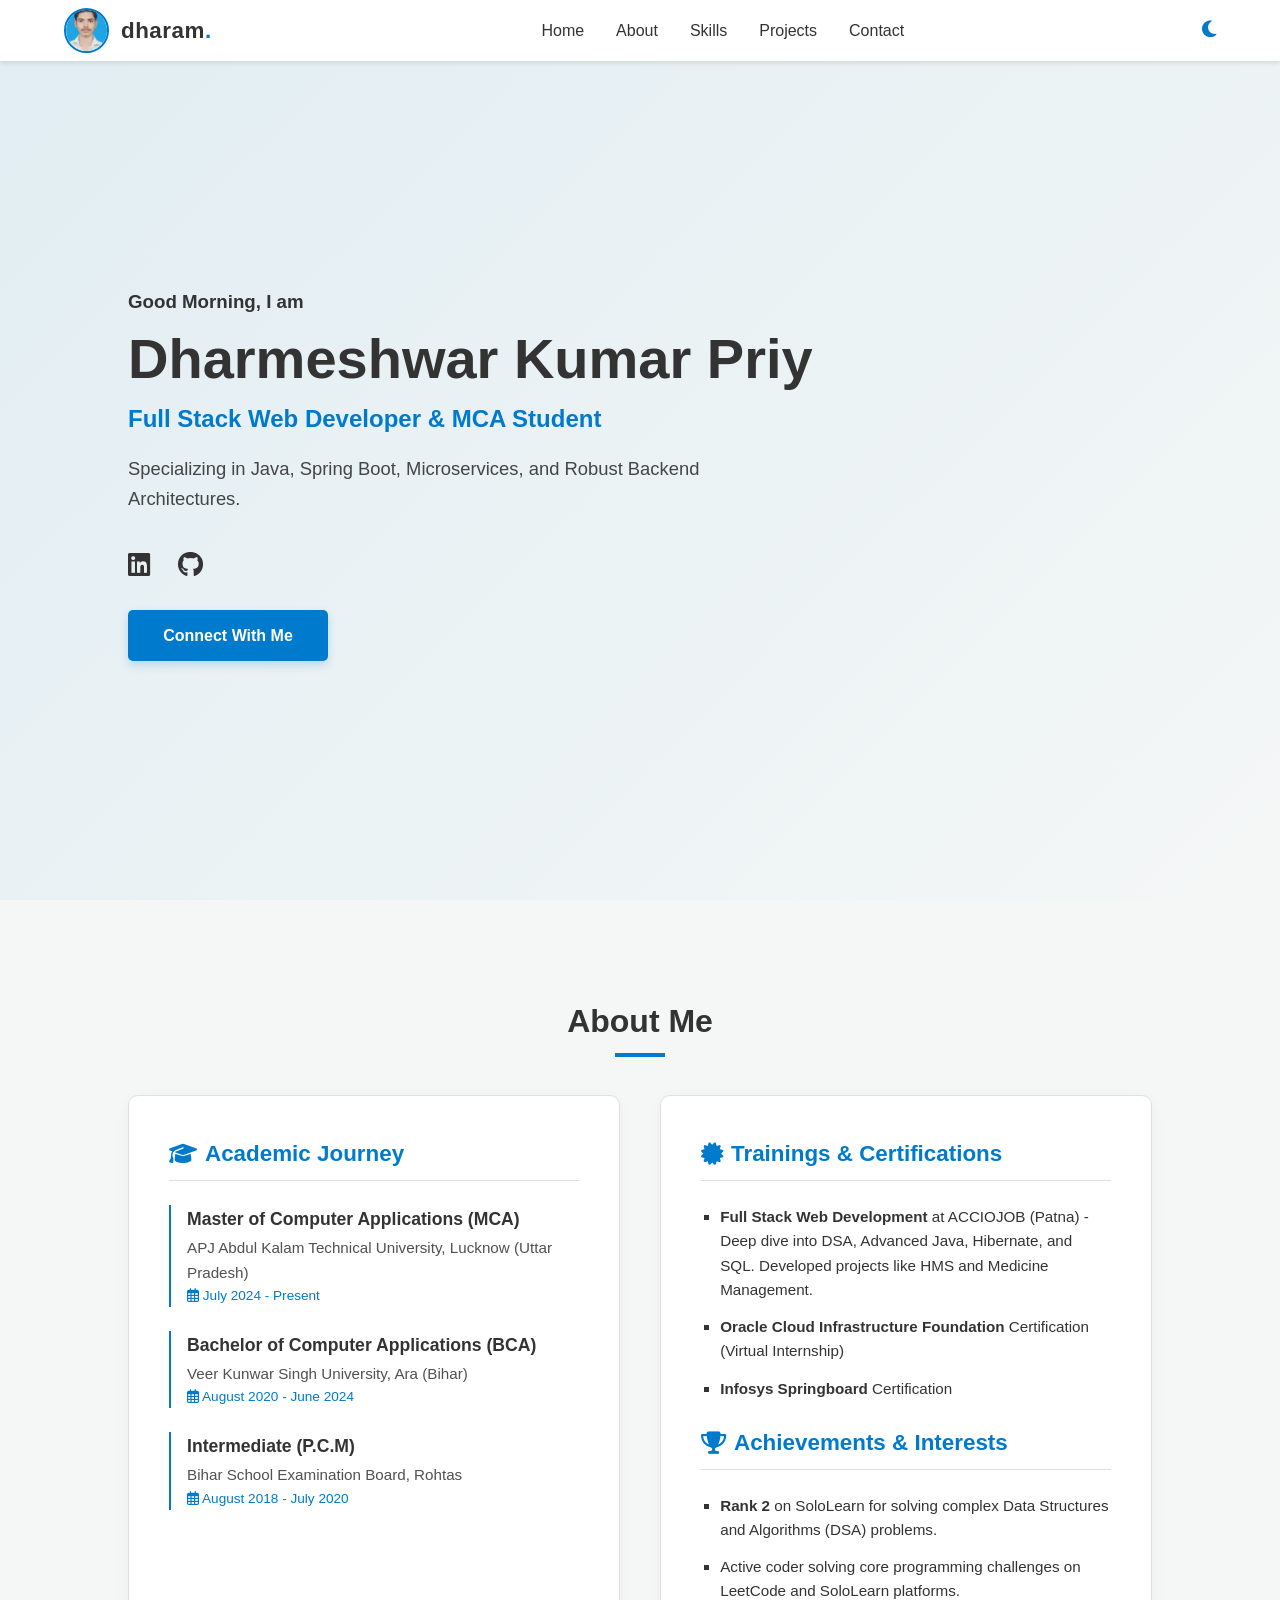
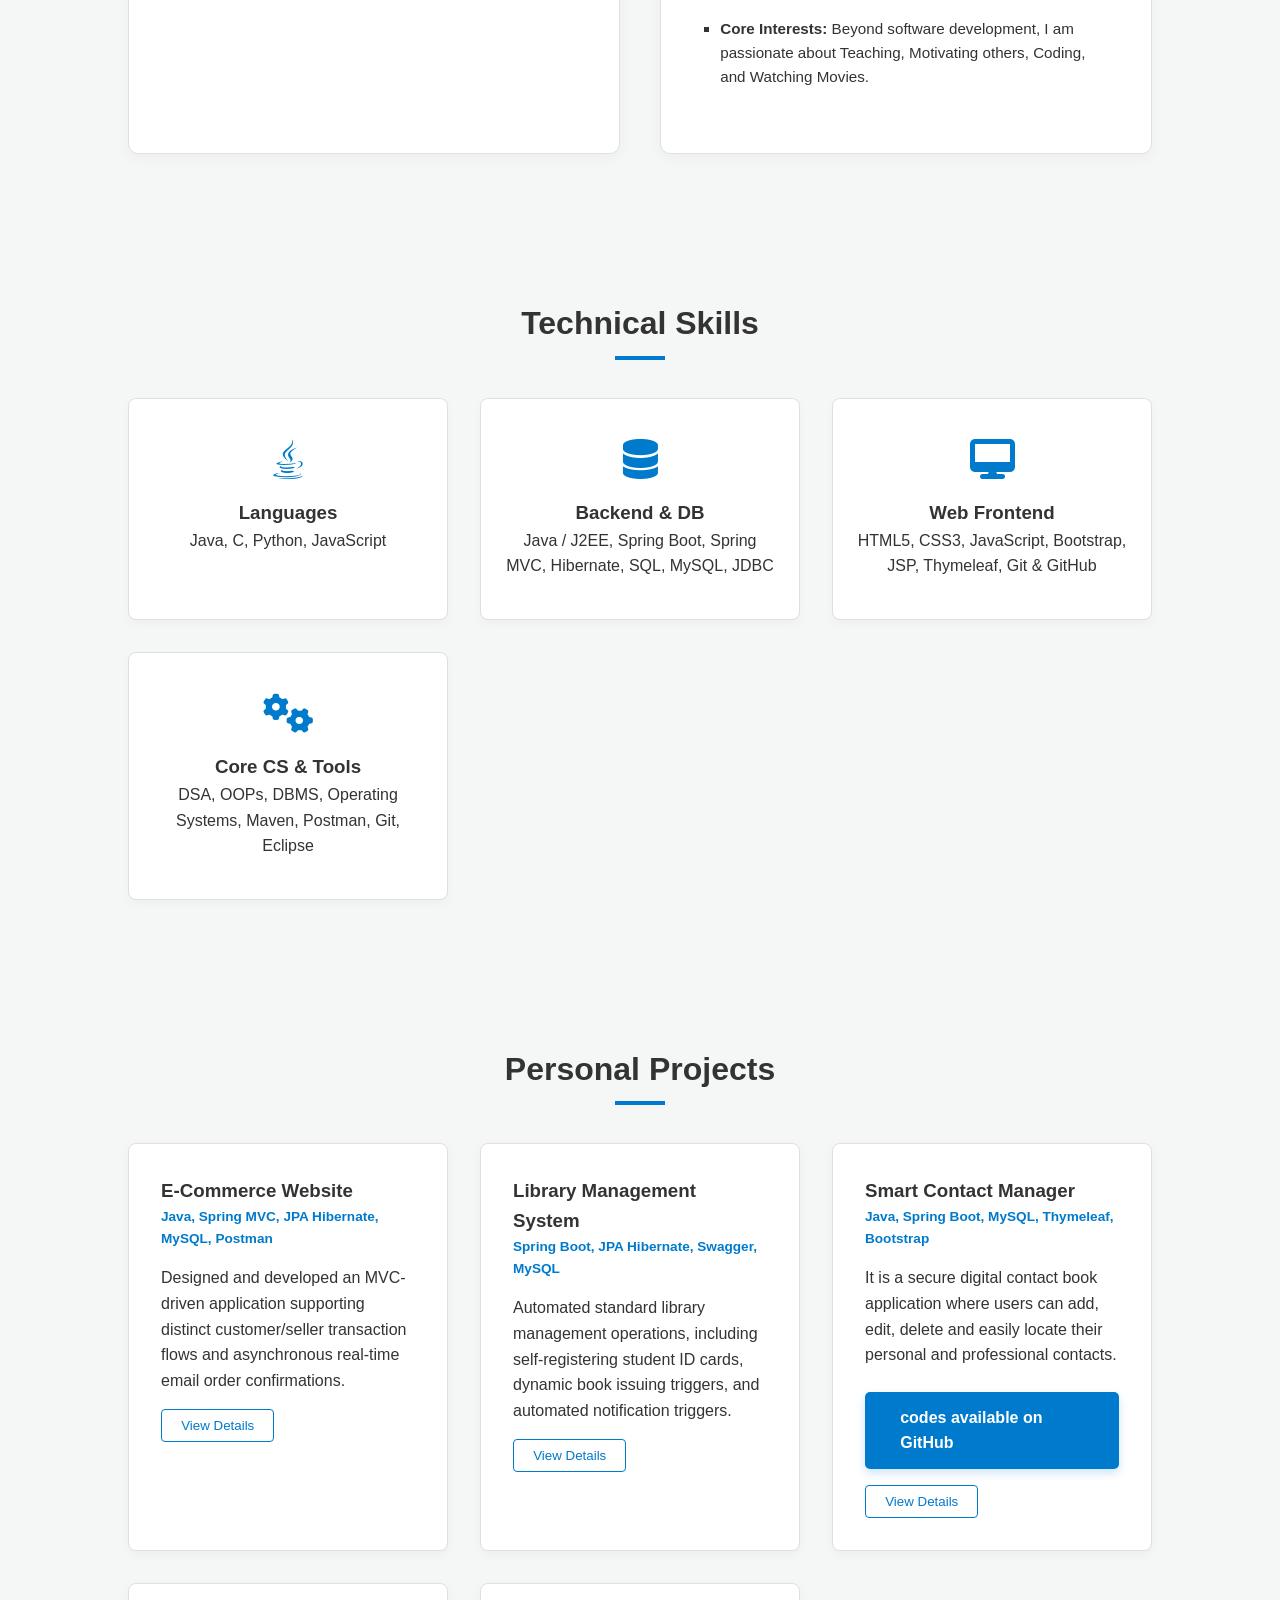
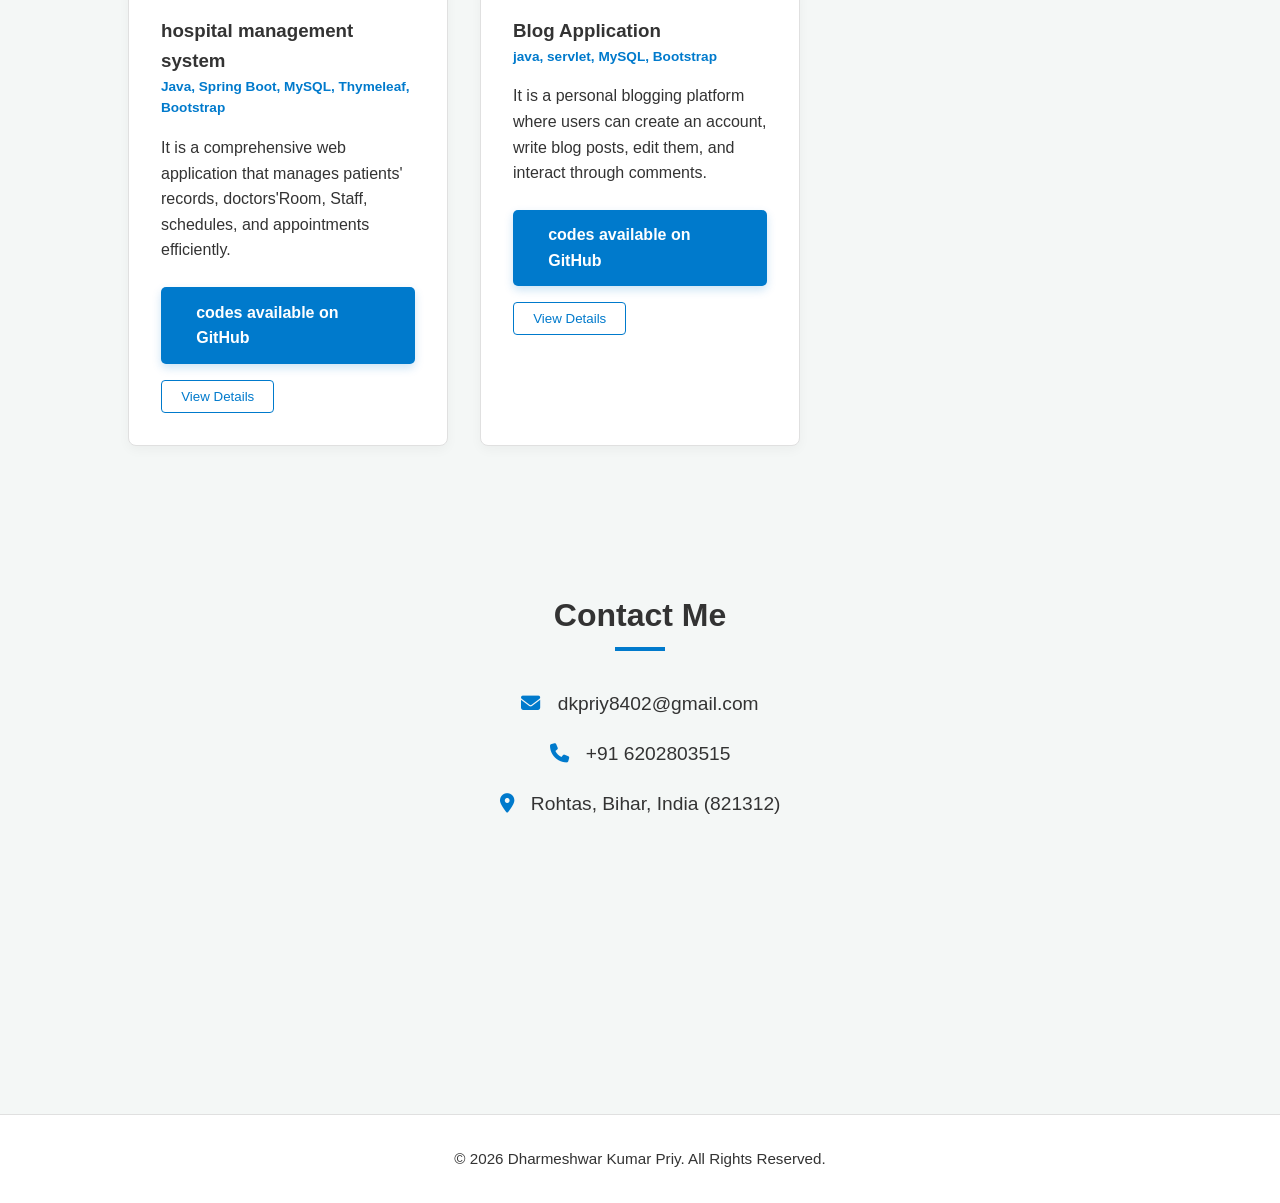
==== index.html @ 123f570c "add project" ====
<!DOCTYPE html>
<html lang="en">
<head>
    <meta charset="UTF-8">
    <meta name="viewport" content="width=device-width, initial-scale=1.0">
    <title>Dharmeshwar Kumar Priy | Portfolio</title>
    <link rel="stylesheet" href="style.css">
    <!-- Font Awesome for Icons -->
    <link rel="stylesheet" href="https://cdnjs.cloudflare.com/ajax/libs/font-awesome/6.4.0/css/all.min.css">
</head>
<body>

    <!-- Header / Navbar -->
    <header>
        <div class="logo-container">
            <!-- Referencing your image file verbatim -->
            <img src="img/pic.jpg" alt="Dharmeshwar Kumar Priy" class="nav-photo-logo">
            <div class="logo-text">dharam<span>.</span></div>
        </div>
        <nav>
            <ul class="nav-links">
                <li><a href="#home">Home</a></li>
                <li><a href="#about">About</a></li>
                <li><a href="#skills">Skills</a></li>
                <li><a href="#projects">Projects</a></li>
                <li><a href="#contact">Contact</a></li>
            </ul>
        </nav>
        <div class="theme-toggle">
            <i class="fas fa-moon" id="theme-icon"></i>
        </div>
    </header>

    <!-- Hero Section -->
    <section id="home" class="hero">
        <div class="hero-content">
            <h3>Hello, I am</h3>
            <h1>Dharmeshwar Kumar Priy</h1>
            <h2>Full Stack Web Developer & MCA Student</h2>
            <p>Specializing in Java, Spring Boot, Microservices, and Robust Backend Architectures.</p>
            <div class="social-icons">
                <a href="https://www.linkedin.com/in/dharmeshwar-kumar-priy-694b16216" target="_blank"><i class="fab fa-linkedin"></i></a>
                <a href="https://github.com/Dharmeshwarkumarpriy" target="_blank"><i class="fab fa-github"></i></a>
            </div>
            <a href="#contact" class="btn">Connect With Me</a>
        </div>
    </section>

    <!-- Detailed About Section -->
    <section id="about" class="about">
        <h2 class="section-title">About Me</h2>
        <div class="about-container">
            <div class="about-card-detailed">
                <h3><i class="fas fa-graduation-cap"></i> Academic Journey</h3>
                <div class="timeline-item">
                    <h4>Master of Computer Applications (MCA)</h4>
                    <p class="institution">APJ Abdul Kalam Technical University, Lucknow (Uttar Pradesh)</p>
                    <p class="duration"><i class="far fa-calendar-alt"></i> July 2024 - Present</p>
                </div>
                <div class="timeline-item">
                    <h4>Bachelor of Computer Applications (BCA)</h4>
                    <p class="institution">Veer Kunwar Singh University, Ara (Bihar)</p>
                    <p class="duration"><i class="far fa-calendar-alt"></i> August 2020 - June 2024</p>
                </div>
                <div class="timeline-item">
                    <h4>Intermediate (P.C.M)</h4>
                    <p class="institution">Bihar School Examination Board, Rohtas</p>
                    <p class="duration"><i class="far fa-calendar-alt"></i> August 2018 - July 2020</p>
                </div>
            </div>

            <div class="about-card-detailed">
                <h3><i class="fas fa-certificate"></i> Trainings & Certifications</h3>
                <ul class="about-list">
                    <li><strong>Full Stack Web Development</strong> at ACCIOJOB (Patna) - Deep dive into DSA, Advanced Java, Hibernate, and SQL. Developed projects like HMS and Medicine Management.</li>
                    <li><strong>Oracle Cloud Infrastructure Foundation</strong> Certification (Virtual Internship)</li>
                    <li><strong>Infosys Springboard</strong> Certification</li>
                </ul>

                <h3><i class="fas fa-trophy"></i> Achievements & Interests</h3>
                <ul class="about-list">
                    <li><strong>Rank 2</strong> on SoloLearn for solving complex Data Structures and Algorithms (DSA) problems.</li>
                    <li>Active coder solving core programming challenges on LeetCode and SoloLearn platforms.</li>
                    <li><strong>Core Interests:</strong> Beyond software development, I am passionate about Teaching, Motivating others, Coding, and Watching Movies.</li>
                </ul>
            </div>
        </div>
    </section>

    <!-- Skills Section -->
    <section id="skills" class="skills">
        <h2 class="section-title">Technical Skills</h2>
        <div class="skills-grid">
            <div class="skill-card">
                <i class="fab fa-java"></i>
                <h3>Languages</h3>
                <p>Java, C, Python, JavaScript</p>
            </div>
            <div class="skill-card">
                <i class="fas fa-database"></i>
                <h3>Backend & DB</h3>
                <p>Java / J2EE, Spring Boot, Spring MVC, Hibernate, SQL, MySQL, JDBC</p>
            </div>
            <div class="skill-card">
                <i class="fas fa-desktop"></i>
                <h3>Web Frontend</h3>
                <p>HTML5, CSS3, JavaScript, Bootstrap, JSP, Thymeleaf, Git & GitHub</p>
            </div>
            <div class="skill-card">
                <i class="fas fa-cogs"></i>
                <h3>Core CS & Tools</h3>
                <p>DSA, OOPs, DBMS, Operating Systems, Maven, Postman, Git, Eclipse</p>
            </div>
        </div>
    </section>

    <!-- Projects Section -->
    <section id="projects" class="projects">
        <h2 class="section-title">Personal Projects</h2>
        <div class="projects-container">
            <!-- Project 1 -->
            <div class="project-card">
                <h3>E-Commerce Website</h3>
                <p class="tech-stack">Java, Spring MVC, JPA Hibernate, MySQL, Postman</p>
                <p>Designed and developed an MVC-driven application supporting distinct customer/seller transaction flows and asynchronous real-time email order confirmations.</p>
                <button class="project-btn" onclick="toggleDetails('proj1')">View Details</button>
                <div id="proj1" class="project-details hidden">
                    <p><strong>Highlights:</strong> Optimized shopping cart updates and state persistence handling between client and product databases seamlessly.</p>
                </div>
            </div>

            <!-- Project 2 -->
            <div class="project-card">
                <h3>Library Management System</h3>
                <p class="tech-stack">Spring Boot, JPA Hibernate, Swagger, MySQL</p>
                <p>Automated standard library management operations, including self-registering student ID cards, dynamic book issuing triggers, and automated notification triggers.</p>
                <button class="project-btn" onclick="toggleDetails('proj2')">View Details</button>
                <div id="proj2" class="project-details hidden">
                    <p><strong>Highlights:</strong> Documented standard API layers using Swagger UI integration to ensure maintainable micro-operations.</p>
                </div>
            </div>

            <!-- Project 3 -->
            <div class="project-card">
                <h3>Smart Contact Manager</h3>
                <p class="tech-stack">Java, Spring Boot, MySQL, Thymeleaf, Bootstrap</p>
                <p>It is a secure digital contact book application where users can add, edit, delete and easily locate their personal and professional contacts.</p>
                <a href="https://github.com/Dharmeshwarkumarpriy/springBootProject/tree/main/smartcontactmanager" class="btn btn-dark w-100" target="_blank">
                    <i class="bi bi-github"></i>codes available on GitHub</a>
           
                <button class="project-btn" onclick="toggleDetails('proj3')">View Details</button>
                <div id="proj3" class="project-details hidden">
                    <p><strong>Highlights:</strong> Documented standard API layers using Swagger UI integration to ensure maintainable micro-operations.</p>
                </div>
            </div>

            <!-- Project 4 -->
            <div class="project-card">
                <h3>hospital management system</h3>
                <p class="tech-stack">Java, Spring Boot, MySQL, Thymeleaf, Bootstrap</p>
                <p>It is a comprehensive web application that manages patients' records, doctors'Room, Staff, schedules, and appointments efficiently.</p>
                <a href="https://github.com/Dharmeshwarkumarpriy/springBootProject/tree/main/hospital-management" class="btn btn-dark w-100" target="_blank">
                    <i class="bi bi-github"></i>codes available on GitHub</a>
          
                <button class="project-btn" onclick="toggleDetails('proj4')">View Details</button>
                <div id="proj4" class="project-details hidden">
                    <p><strong>Highlights:</strong> Documented standard API layers using Swagger UI integration to ensure maintainable micro-operations.</p>
                </div>
            </div>

            <!-- Project 5 -->
            <div class="project-card">
                <h3>Blog Application</h3>
                <p class="tech-stack">java, servlet, MySQL, Bootstrap</p>
                <p> It is a personal blogging platform where users can create an account, write blog posts, edit them, and interact through comments.</p>
                <a href="https://github.com/Dharmeshwarkumarpriy/Java-Netbeans-Project/tree/main/blog" class="btn btn-dark w-100" target="_blank">
                    <i class="bi bi-github"></i> codes available on GitHub</a>
          
                <button class="project-btn" onclick="toggleDetails('proj5')">View Details</button>
                <div id="proj5" class="project-details hidden">
                    <p><strong>Highlights:</strong> Documented standard API layers using Swagger UI integration to ensure maintainable micro-operations.</p>
                </div>
            </div>



        </div>
    </section>

       <!-- Contact Section -->
    <section id="contact" class="contact">
        <h2 class="section-title">Contact Me</h2>
        <div class="contact-info">
            <!-- <div class="d-flex justify-content-center gap-4 fs-5">
                <a href="dkpriy8402@gmail.com" class="text-white text-decoration-none">
                    <i class="fas fa-envelope"></i> dkpriy8402@gmail.com
                </a><br>
                <a href="https://www.linkedin.com/in/dharmeshwar-kumar-priy-694b16216?utm_source=share&utm_campaign=share_via&utm_content=profile&utm_medium=android_app" class="text-white text-decoration-none" target="_blank">
                    <i class="fab fa-linkedin"></i> LinkedIn Profile
                </a>
            </div> -->
            <p><i class="fas fa-envelope"></i> dkpriy8402@gmail.com</p>
            <p><i class="fas fa-phone"></i> +91 6202803515</p>
            <p><i class="fas fa-map-marker-alt"></i> Rohtas, Bihar, India (821312)</p>
        </div>
    </section>

    <!-- Footer -->
    <footer>
        <p>&copy; 2026 Dharmeshwar Kumar Priy. All Rights Reserved.</p>
    </footer>

    <script src="script.js"></script>
</body>
</html>
---- style.css ----
/* Global Variables */
:root {
    --bg-color: #f4f7f6;
    --text-color: #333;
    --primary-color: #007acc;
    --card-bg: #ffffff;
    --header-bg: #ffffff;
    --border-color: #e0e0e0;
}

[data-theme="dark"] {
    --bg-color: #121212;
    --text-color: #e0e0e0;
    --primary-color: #4da3ff;
    --card-bg: #1e1e1e;
    --header-bg: #1a1a1a;
    --border-color: #333333;
}

* {
    margin: 0;
    padding: 0;
    box-sizing: border-box;
    font-family: 'Segoe UI', Tahoma, Geneva, Verdana, sans-serif;
    transition: background-color 0.3s, color 0.3s, border-color 0.3s;
}

html {
    scroll-behavior: smooth;
}

body {
    background-color: var(--bg-color);
    color: var(--text-color);
    line-height: 1.6;
}

/* Header Navbar with Image Logo */
header {
    position: fixed;
    top: 0;
    width: 100%;
    background-color: var(--header-bg);
    display: flex;
    justify-content: space-between;
    align-items: center;
    padding: 0.5rem 5%;
    box-shadow: 0 2px 5px rgba(0,0,0,0.1);
    z-index: 1000;
}

.logo-container {
    display: flex;
    align-items: center;
    gap: 0.75rem;
}

.nav-photo-logo {
    width: 45px;
    height: 45px;
    border-radius: 50%;
    object-fit: cover;
    border: 2px solid var(--primary-color);
}

.logo-text {
    font-size: 1.4rem;
    font-weight: bold;
    letter-spacing: 0.5px;
}
.logo-text span { color: var(--primary-color); }

nav ul {
    display: flex;
    list-style: none;
}

nav ul li { margin-left: 2rem; }

nav ul li a {
    text-decoration: none;
    color: var(--text-color);
    font-weight: 500;
}

nav ul li a:hover { color: var(--primary-color); }

.theme-toggle {
    cursor: pointer;
    font-size: 1.2rem;
    color: var(--primary-color);
}

/* Sections Configuration */
section {
    padding: 6rem 10% 3rem 10%;
    min-height: 60vh;
}

.section-title {
    text-align: center;
    font-size: 2rem;
    margin-bottom: 3rem;
    position: relative;
}

.section-title::after {
    content: '';
    width: 50px;
    height: 4px;
    background-color: var(--primary-color);
    position: absolute;
    bottom: -10px;
    left: 50%;
    transform: translateX(-50%);
}

/* Hero UI */
.hero {
    display: flex;
    align-items: center;
    min-height: 100vh;
    background: linear-gradient(135deg, rgba(0,122,204,0.08) 0%, rgba(0,0,0,0) 100%);
}

.hero-content h1 { font-size: 3.5rem; margin: 0.5rem 0; line-height: 1.2; }
.hero-content h2 { color: var(--primary-color); margin-bottom: 1rem; font-weight: 600; }
.hero-content p { max-width: 650px; margin-bottom: 2rem; font-size: 1.15rem; opacity: 0.9; }

.social-icons a {
    font-size: 1.6rem;
    color: var(--text-color);
    margin-right: 1.5rem;
    text-decoration: none;
}
.social-icons a:hover { color: var(--primary-color); }

.btn {
    display: inline-block;
    padding: 0.8rem 2.2rem;
    background-color: var(--primary-color);
    color: #fff;
    text-decoration: none;
    border-radius: 5px;
    margin-top: 1.5rem;
    font-weight: bold;
    box-shadow: 0 4px 10px rgba(0,122,204,0.2);
}

/* Detailed About Grid View */
.about-container {
    display: grid;
    grid-template-columns: repeat(auto-fit, minmax(450px, 1fr));
    gap: 2.5rem;
}

.about-card-detailed {
    background-color: var(--card-bg);
    padding: 2.5rem;
    border-radius: 10px;
    box-shadow: 0 4px 15px rgba(0,0,0,0.04);
    border: 1px solid var(--border-color);
}

.about-card-detailed h3 {
    font-size: 1.4rem;
    margin-bottom: 1.5rem;
    color: var(--primary-color);
    border-bottom: 1px solid var(--border-color);
    padding-bottom: 0.5rem;
    display: flex;
    align-items: center;
    gap: 0.5rem;
}

.timeline-item {
    margin-bottom: 1.5rem;
    border-left: 2px solid var(--primary-color);
    padding-left: 1rem;
}

.timeline-item h4 { font-size: 1.1rem; margin-bottom: 0.2rem; }
.timeline-item .institution { font-size: 0.95rem; opacity: 0.85; }
.timeline-item .duration { font-size: 0.85rem; color: var(--primary-color); font-weight: 500; }

.about-list {
    list-style-type: square;
    padding-left: 1.2rem;
    margin-bottom: 1.5rem;
}

.about-list li {
    margin-bottom: 0.8rem;
    font-size: 0.95rem;
}

/* Skills Layout */
.skills-grid {
    display: grid;
    grid-template-columns: repeat(auto-fit, minmax(240px, 1fr));
    gap: 2rem;
}

.skill-card {
    background-color: var(--card-bg);
    padding: 2.5rem 1.5rem;
    text-align: center;
    border-radius: 8px;
    box-shadow: 0 4px 10px rgba(0,0,0,0.03);
    border: 1px solid var(--border-color);
}

.skill-card i {
    font-size: 2.5rem;
    color: var(--primary-color);
    margin-bottom: 1.2rem;
}

/* Projects Layout */
.projects-container {
    display: grid;
    grid-template-columns: repeat(auto-fit, minmax(320px, 1fr));
    gap: 2rem;
}

.project-card {
    background-color: var(--card-bg);
    padding: 2rem;
    border-radius: 8px;
    box-shadow: 0 4px 12px rgba(0,0,0,0.04);
    border: 1px solid var(--border-color);
}

.tech-stack {
    font-size: 0.85rem;
    color: var(--primary-color);
    font-weight: 600;
    margin-bottom: 1rem;
}

.project-btn {
    background: none;
    border: 1px solid var(--primary-color);
    color: var(--primary-color);
    padding: 0.5rem 1.2rem;
    border-radius: 4px;
    cursor: pointer;
    margin-top: 1rem;
    font-weight: 500;
}

.project-btn:hover {
    background-color: var(--primary-color);
    color: #fff;
}

.project-details {
    margin-top: 1rem;
    padding: 0.75rem;
    background-color: rgba(0, 122, 204, 0.05);
    border-left: 3px solid var(--primary-color);
    border-radius: 0 4px 4px 0;
    font-size: 0.9rem;
}

.hidden { display: none; }

/* Contact Information & Footer */
.contact-info {
    text-align: center;
    font-size: 1.2rem;
}
.contact-info p { margin: 1.2rem 0; }
.contact-info i { color: var(--primary-color); margin-right: 0.75rem; }

footer {
    text-align: center;
    padding: 2rem;
    background-color: var(--header-bg);
    margin-top: 5rem;
    font-size: 0.95rem;
    border-top: 1px solid var(--border-color);
}

/* Responsive adjustments */
@media (max-width: 768px) {
    .about-container { grid-template-columns: 1fr; }
    .hero-content h1 { font-size: 2.5rem; }
    header { padding: 0.5rem 3%; }
    nav ul li { margin-left: 1rem; }
}
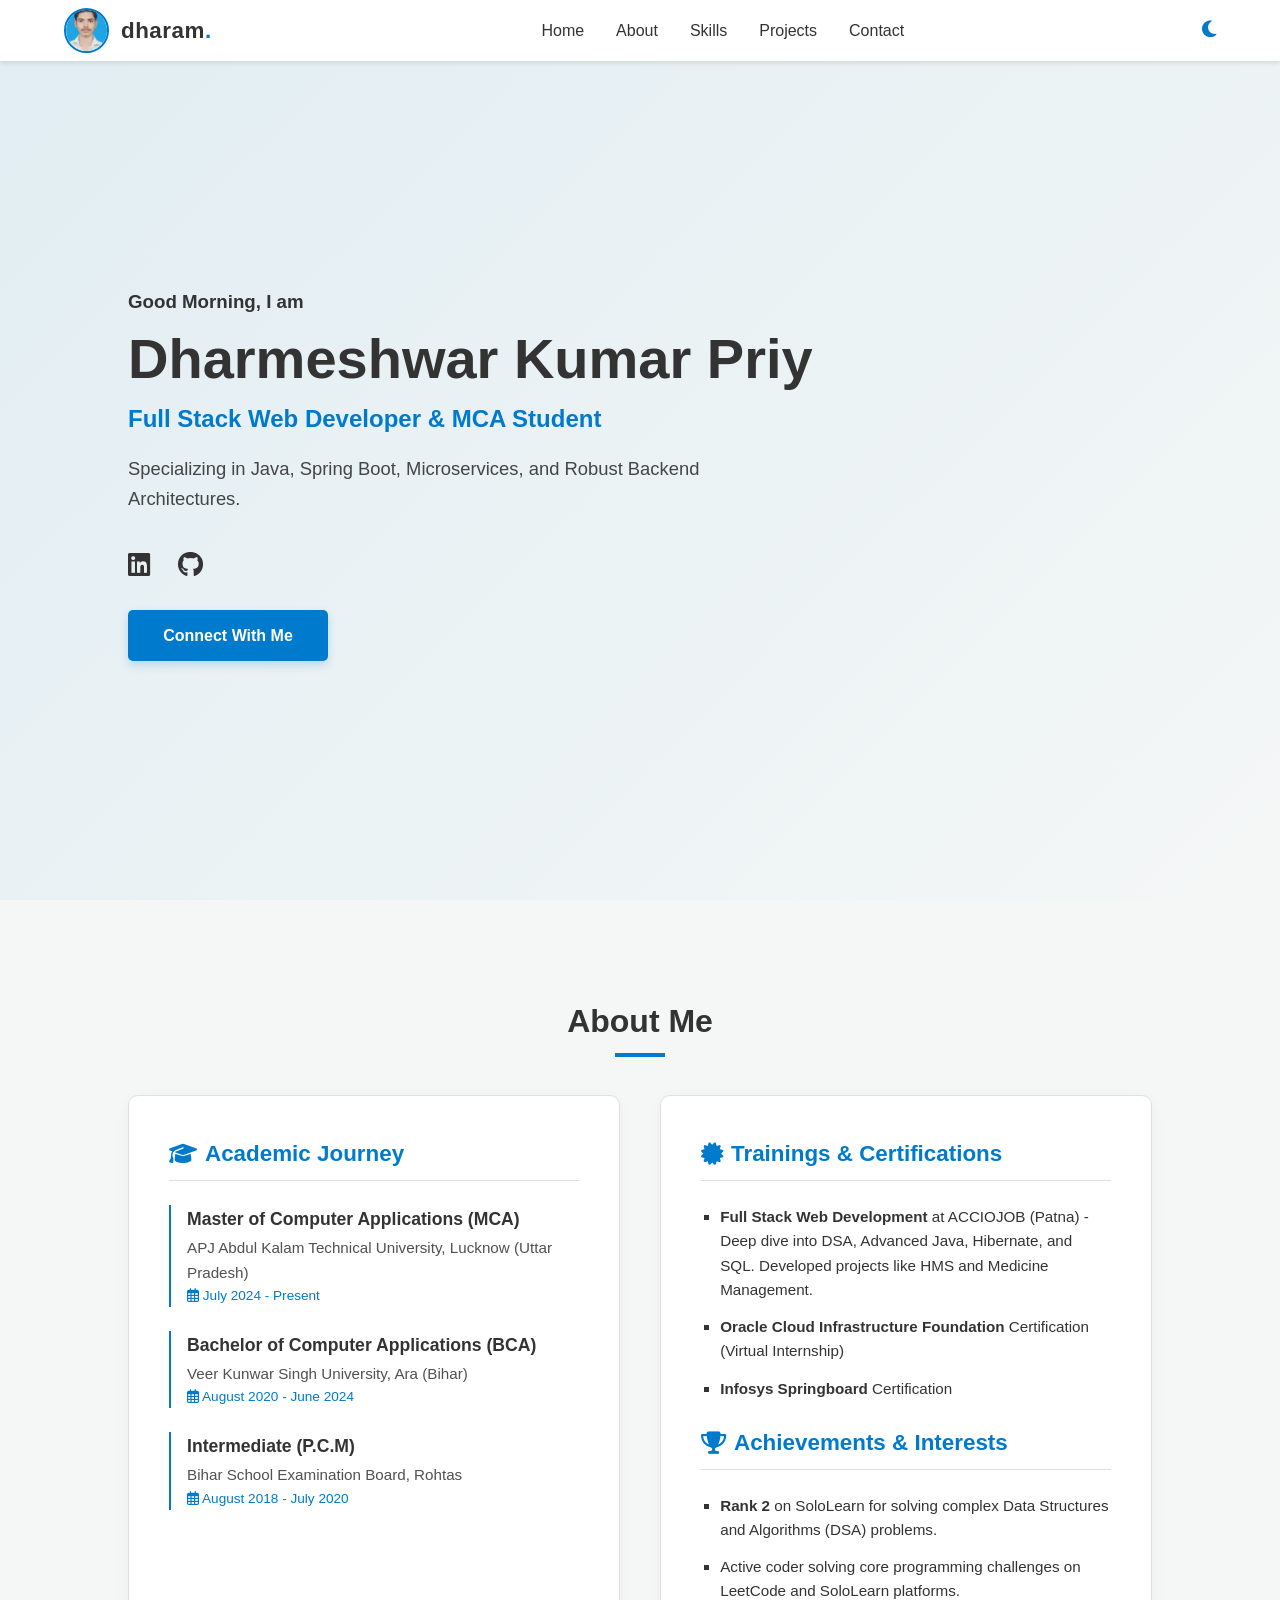
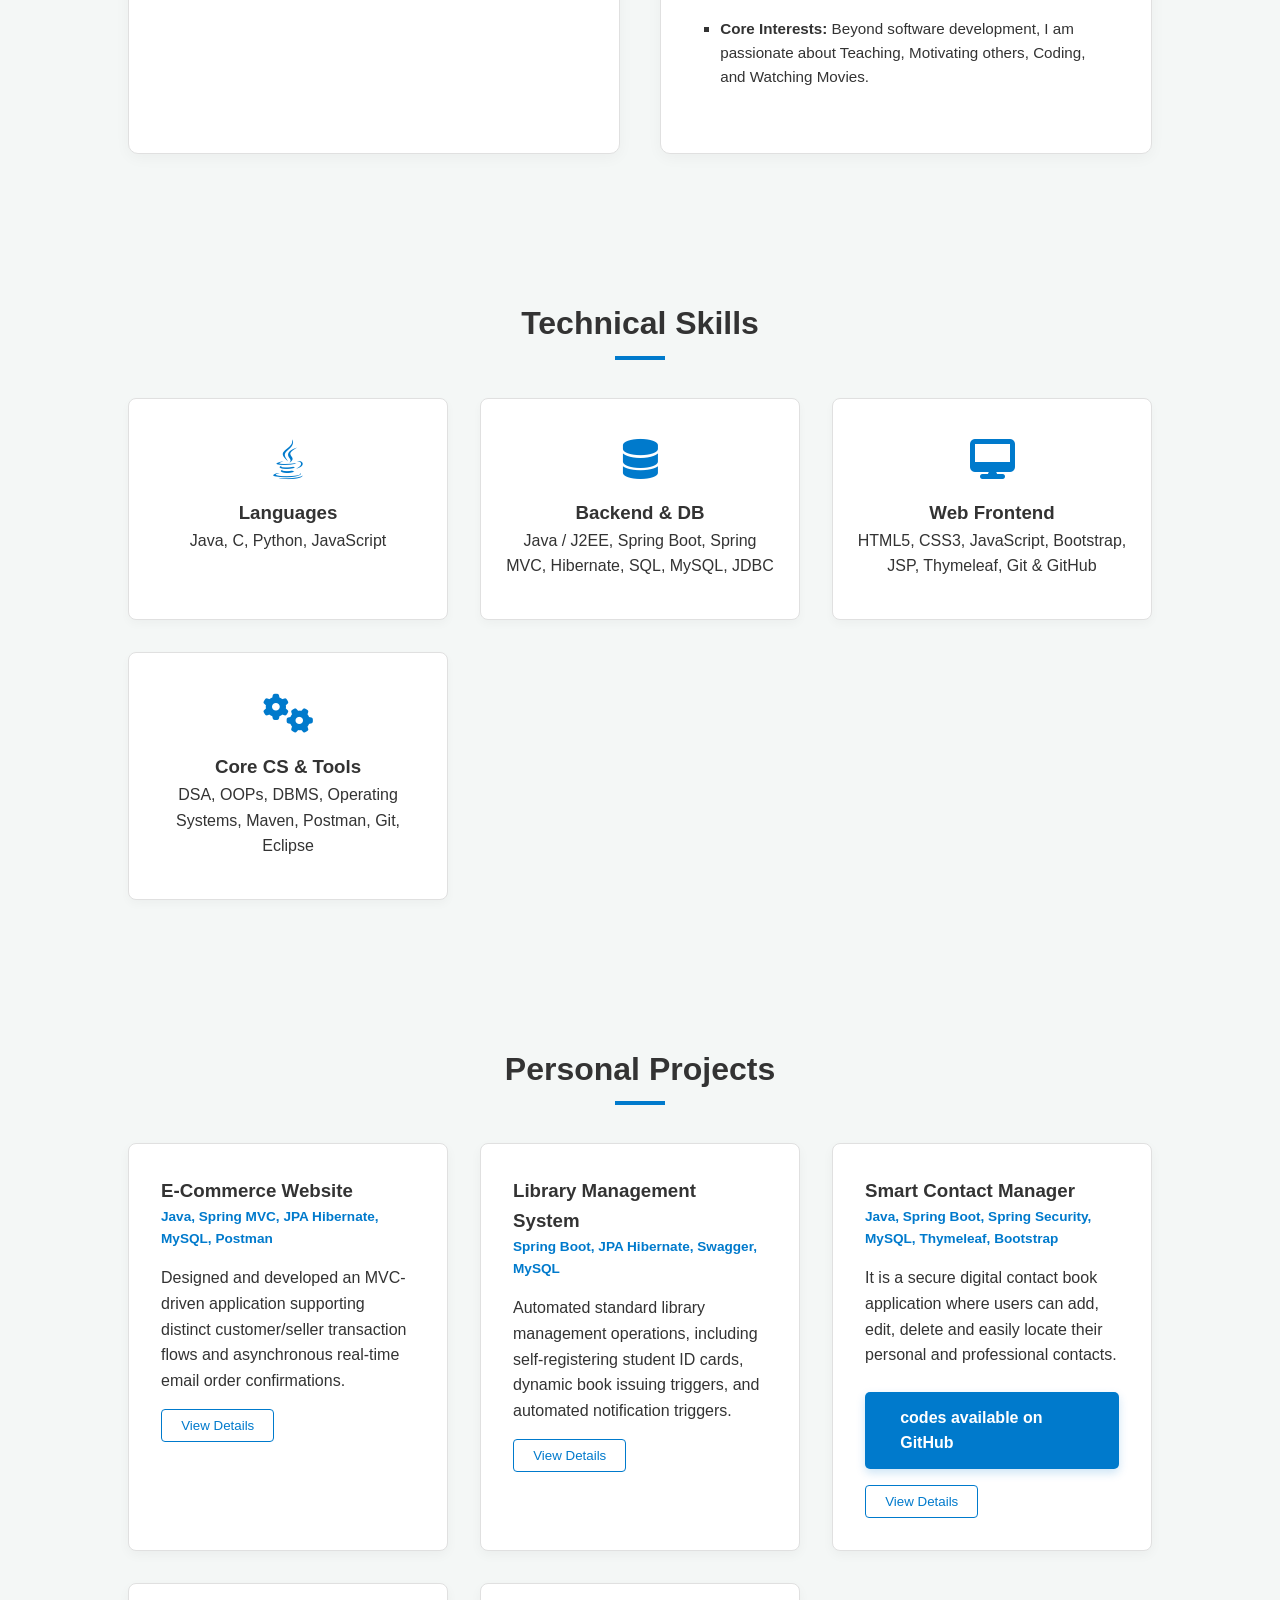
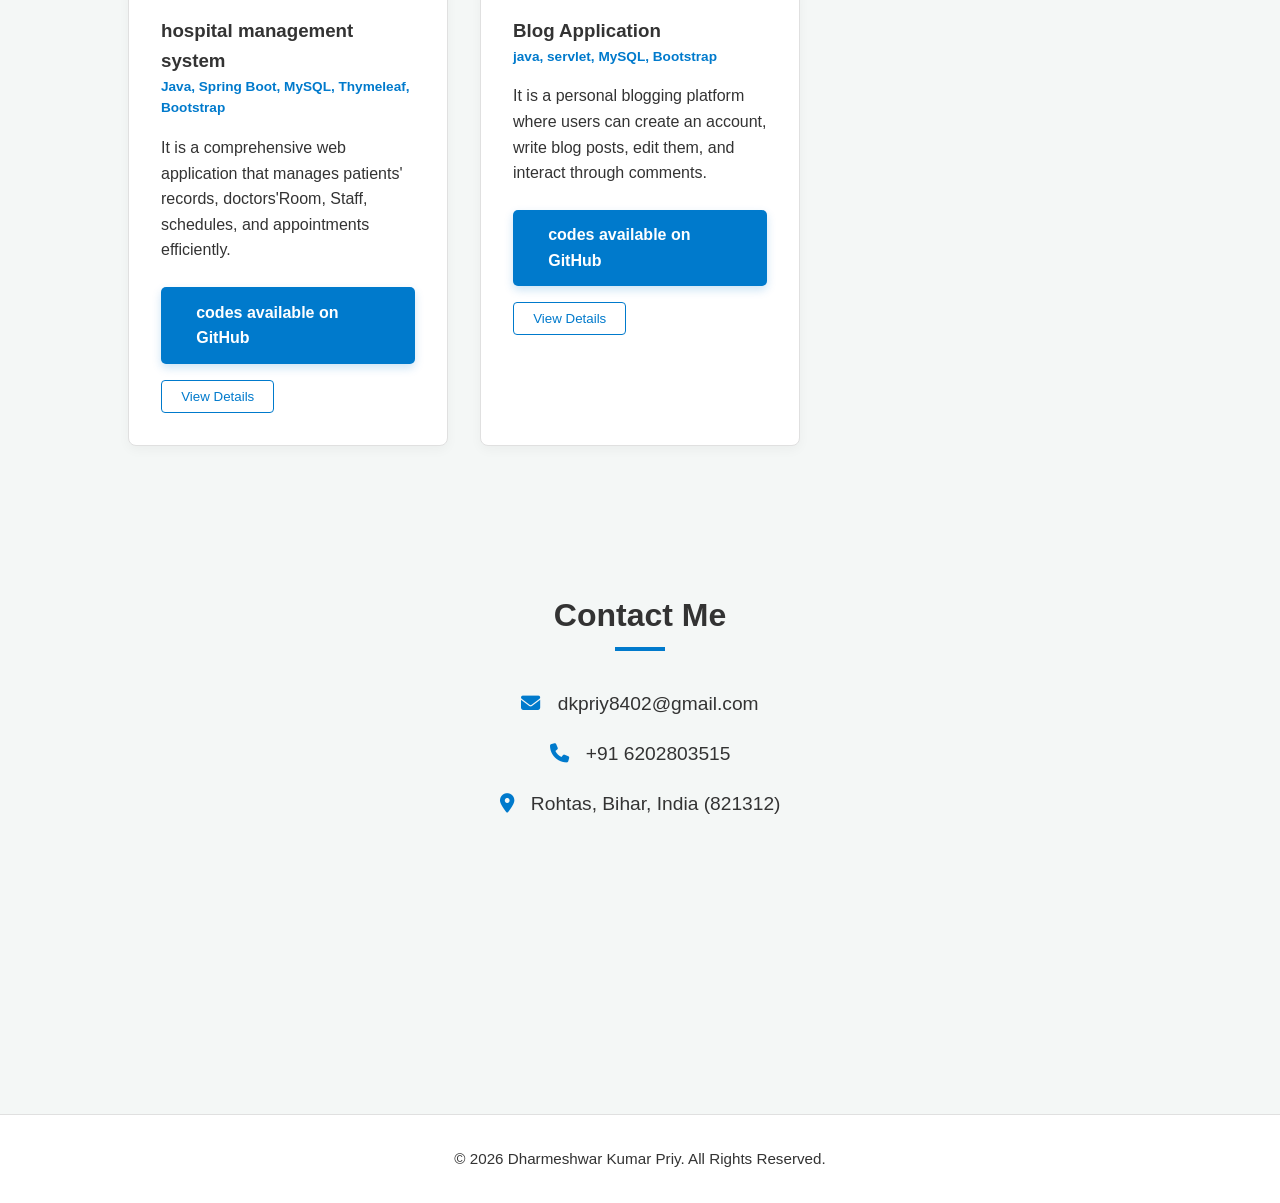
==== commit 7fd88673: "update" ====
--- a/index.html
+++ b/index.html
@@ -143,14 +143,15 @@
             <!-- Project 3 -->
             <div class="project-card">
                 <h3>Smart Contact Manager</h3>
-                <p class="tech-stack">Java, Spring Boot, MySQL, Thymeleaf, Bootstrap</p>
+                <p class="tech-stack">Java, Spring Boot, Spring Security, MySQL, Thymeleaf, Bootstrap</p>
                 <p>It is a secure digital contact book application where users can add, edit, delete and easily locate their personal and professional contacts.</p>
                 <a href="https://github.com/Dharmeshwarkumarpriy/springBootProject/tree/main/smartcontactmanager" class="btn btn-dark w-100" target="_blank">
                     <i class="bi bi-github"></i>codes available on GitHub</a>
            
                 <button class="project-btn" onclick="toggleDetails('proj3')">View Details</button>
                 <div id="proj3" class="project-details hidden">
-                    <p><strong>Highlights:</strong> Documented standard API layers using Swagger UI integration to ensure maintainable micro-operations.</p>
+                    <p><strong>Highlights:</strong> Documented standard API layers using Swagger UI integration to ensure maintainable micro-operations. 
+                        But this project is not finesh yet because work in progress</p>
                 </div>
             </div>
 
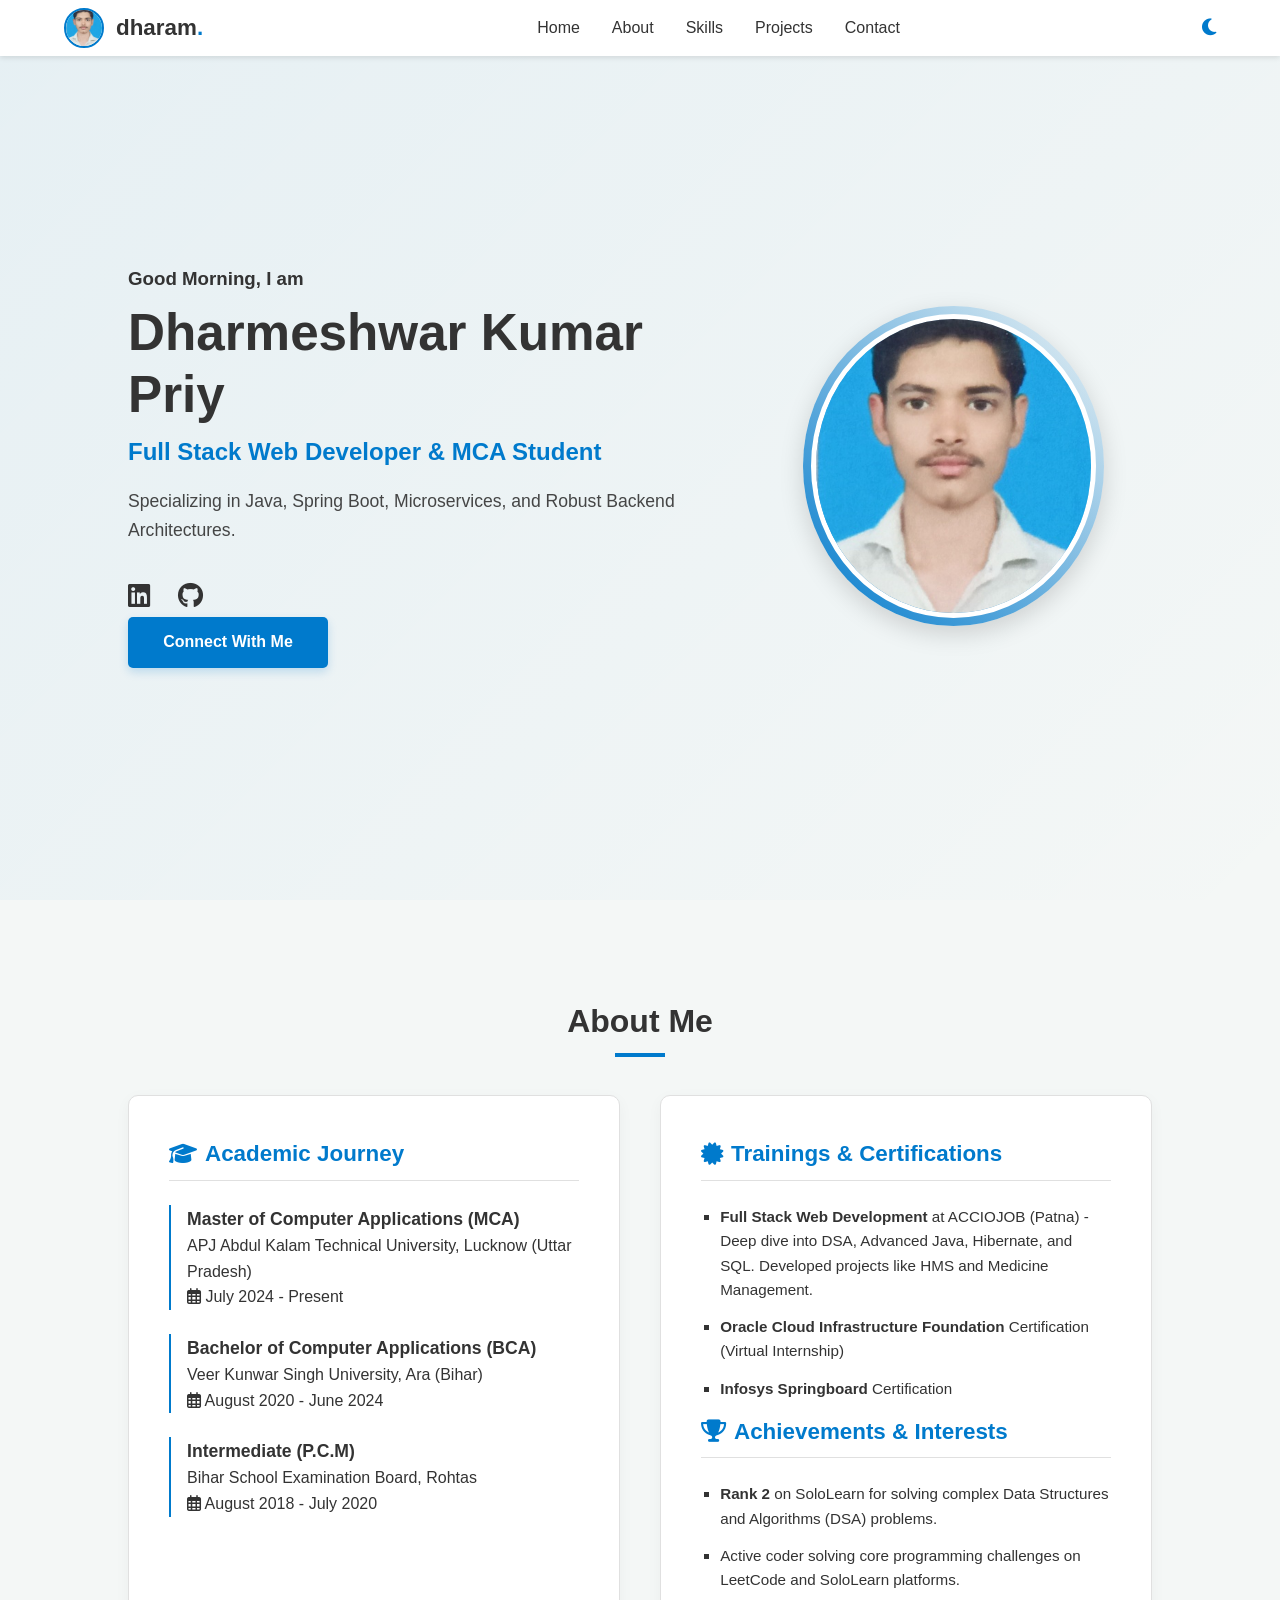
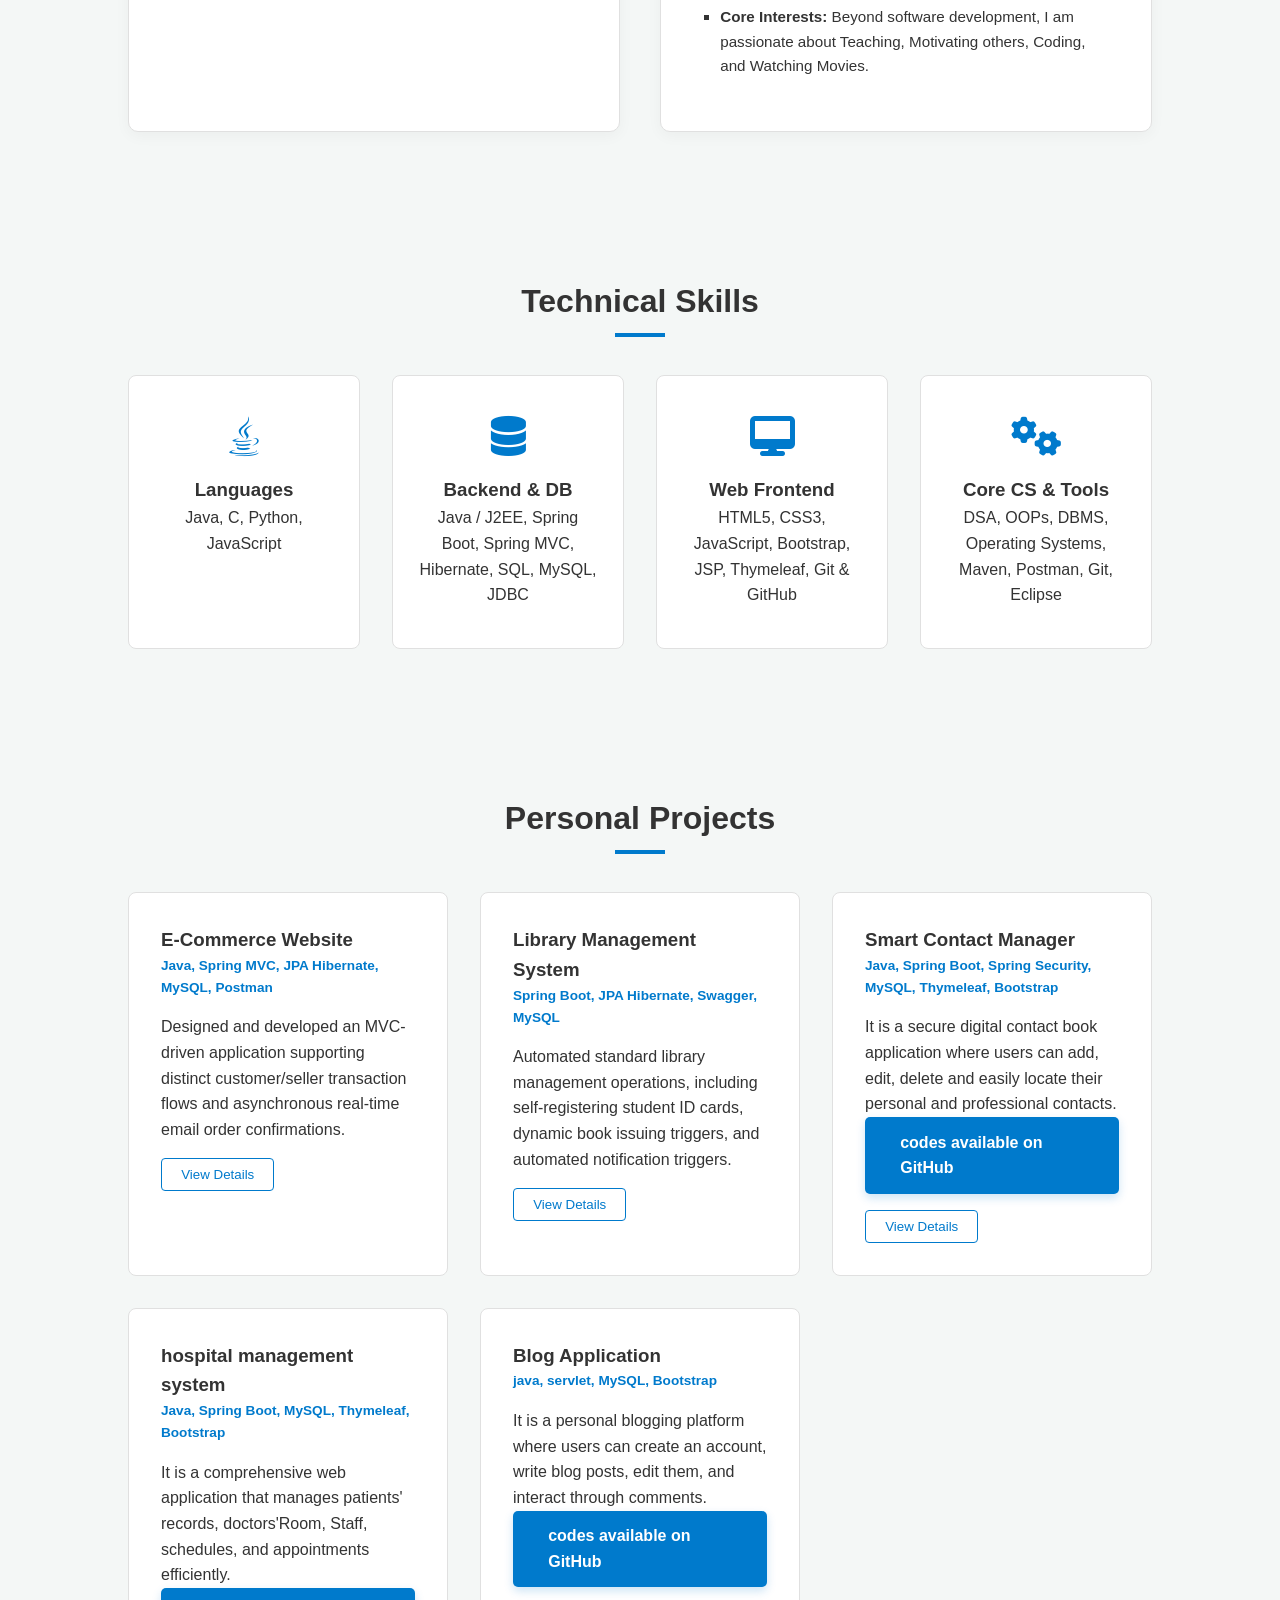
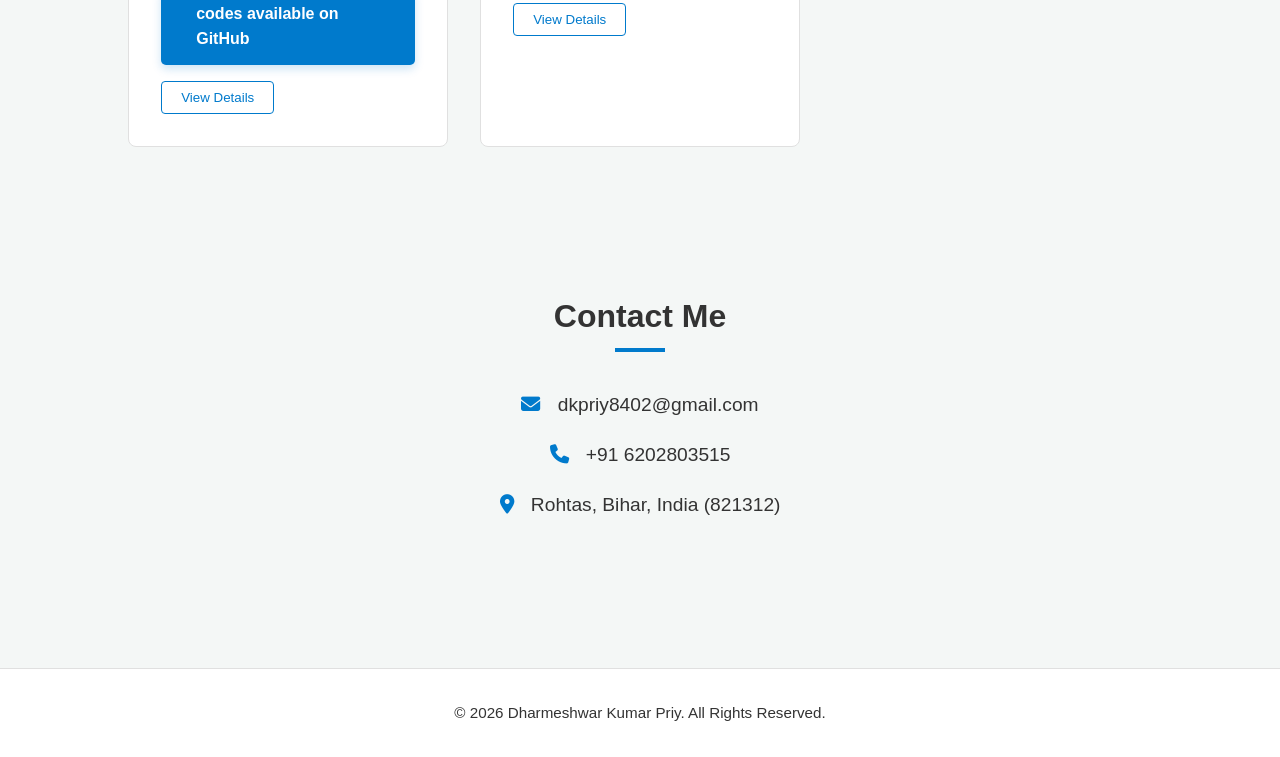
==== commit 0617b907: "profile add" ====
--- a/index.html
+++ b/index.html
@@ -32,17 +32,28 @@
     </header>
 
     <!-- Hero Section -->
-    <section id="home" class="hero">
-        <div class="hero-content">
-            <h3>Hello, I am</h3>
-            <h1>Dharmeshwar Kumar Priy</h1>
-            <h2>Full Stack Web Developer & MCA Student</h2>
-            <p>Specializing in Java, Spring Boot, Microservices, and Robust Backend Architectures.</p>
-            <div class="social-icons">
-                <a href="https://www.linkedin.com/in/dharmeshwar-kumar-priy-694b16216" target="_blank"><i class="fab fa-linkedin"></i></a>
-                <a href="https://github.com/Dharmeshwarkumarpriy" target="_blank"><i class="fab fa-github"></i></a>
-            </div>
-            <a href="#contact" class="btn">Connect With Me</a>
+       <section id="home" class="hero">
+        <div class="hero-container">
+            <!-- Left Side Content -->
+            <div class="hero-content">
+                <h3>Hello, I am</h3>
+                <h1>Dharmeshwar Kumar Priy</h1>
+                <h2>Full Stack Web Developer & MCA Student</h2>
+                <p>Specializing in Java, Spring Boot, Microservices, and Robust Backend Architectures.</p>
+                <div class="social-icons">
+                    <a href="https://www.linkedin.com/in/dharmeshwar-kumar-priy-694b16216" target="_blank"><i class="fab fa-linkedin"></i></a>
+                    <a href="https://github.com/Dharmeshwarkumarpriy" target="_blank"><i class="fab fa-github"></i></a>
+                </div>
+                <a href="#contact" class="btn">Connect With Me</a>
+            </div>
+            
+            <!-- Right Side Profile Image Layout -->
+            <div class="hero-image-container">
+                <div class="profile-img-frame">
+                    <!-- Referencing your file verbatim -->
+                    <img src="img/pic.jpg" alt="Dharmeshwar Kumar Priy Profile" class="hero-profile-pic">
+                </div>
+            </div>
         </div>
     </section>
 
--- a/style.css
+++ b/style.css
@@ -35,7 +35,7 @@
     line-height: 1.6;
 }
 
-/* Header Navbar with Image Logo */
+/* Header Navbar */
 header {
     position: fixed;
     top: 0;
@@ -56,8 +56,8 @@
 }
 
 .nav-photo-logo {
-    width: 45px;
-    height: 45px;
+    width: 40px;
+    height: 40px;
     border-radius: 50%;
     object-fit: cover;
     border: 2px solid var(--primary-color);
@@ -66,66 +66,36 @@
 .logo-text {
     font-size: 1.4rem;
     font-weight: bold;
-    letter-spacing: 0.5px;
 }
 .logo-text span { color: var(--primary-color); }
 
-nav ul {
-    display: flex;
-    list-style: none;
-}
-
+nav ul { display: flex; list-style: none; }
 nav ul li { margin-left: 2rem; }
-
-nav ul li a {
-    text-decoration: none;
-    color: var(--text-color);
-    font-weight: 500;
-}
-
+nav ul li a { text-decoration: none; color: var(--text-color); font-weight: 500; }
 nav ul li a:hover { color: var(--primary-color); }
 
-.theme-toggle {
-    cursor: pointer;
-    font-size: 1.2rem;
-    color: var(--primary-color);
-}
+.theme-toggle { cursor: pointer; font-size: 1.2rem; color: var(--primary-color); }
 
-/* Sections Configuration */
-section {
-    padding: 6rem 10% 3rem 10%;
-    min-height: 60vh;
-}
-
-.section-title {
-    text-align: center;
-    font-size: 2rem;
-    margin-bottom: 3rem;
-    position: relative;
-}
-
-.section-title::after {
-    content: '';
-    width: 50px;
-    height: 4px;
-    background-color: var(--primary-color);
-    position: absolute;
-    bottom: -10px;
-    left: 50%;
-    transform: translateX(-50%);
-}
-
-/* Hero UI */
+/* Layout Split Hero (Home) Section */
 .hero {
     display: flex;
     align-items: center;
     min-height: 100vh;
-    background: linear-gradient(135deg, rgba(0,122,204,0.08) 0%, rgba(0,0,0,0) 100%);
+    padding-top: 5rem;
+    background: linear-gradient(135deg, rgba(0,122,204,0.06) 0%, rgba(0,0,0,0) 100%);
 }
 
-.hero-content h1 { font-size: 3.5rem; margin: 0.5rem 0; line-height: 1.2; }
+.hero-container {
+    display: grid;
+    grid-template-columns: 1.2fr 0.8fr;
+    gap: 2rem;
+    align-items: center;
+    width: 100%;
+}
+
+.hero-content h1 { font-size: 3.2rem; margin: 0.5rem 0; line-height: 1.2; }
 .hero-content h2 { color: var(--primary-color); margin-bottom: 1rem; font-weight: 600; }
-.hero-content p { max-width: 650px; margin-bottom: 2rem; font-size: 1.15rem; opacity: 0.9; }
+.hero-content p { max-width: 600px; margin-bottom: 2rem; font-size: 1.1rem; opacity: 0.9; }
 
 .social-icons a {
     font-size: 1.6rem;
@@ -142,150 +112,72 @@
     color: #fff;
     text-decoration: none;
     border-radius: 5px;
-    margin-top: 1.5rem;
     font-weight: bold;
     box-shadow: 0 4px 10px rgba(0,122,204,0.2);
 }
 
-/* Detailed About Grid View */
-.about-container {
-    display: grid;
-    grid-template-columns: repeat(auto-fit, minmax(450px, 1fr));
-    gap: 2.5rem;
+/* Profile Picture Design (Right Side) */
+.hero-image-container {
+    display: flex;
+    justify-content: center;
+    align-items: center;
 }
 
-.about-card-detailed {
-    background-color: var(--card-bg);
-    padding: 2.5rem;
-    border-radius: 10px;
-    box-shadow: 0 4px 15px rgba(0,0,0,0.04);
-    border: 1px solid var(--border-color);
+.profile-img-frame {
+    width: 301px;
+    height: 320px;
+    border-radius: 50%;
+    padding: 8px;
+    background: linear-gradient(45deg, var(--primary-color), transparent);
+    box-shadow: 0 8px 25px rgba(0, 0, 0, 0.15);
 }
 
-.about-card-detailed h3 {
-    font-size: 1.4rem;
-    margin-bottom: 1.5rem;
-    color: var(--primary-color);
-    border-bottom: 1px solid var(--border-color);
-    padding-bottom: 0.5rem;
-    display: flex;
-    align-items: center;
-    gap: 0.5rem;
+.hero-profile-pic {
+    width: 100%;
+    height: 100%;
+    border-radius: 50%;
+    object-fit: cover;
+    border: 5px solid var(--card-bg);
 }
 
-.timeline-item {
-    margin-bottom: 1.5rem;
-    border-left: 2px solid var(--primary-color);
-    padding-left: 1rem;
-}
+/* Sections Configuration */
+section { padding: 6rem 10% 3rem 10%; }
+.section-title { text-align: center; font-size: 2rem; margin-bottom: 3rem; position: relative; }
+.section-title::after { content: ''; width: 50px; height: 4px; background-color: var(--primary-color); position: absolute; bottom: -10px; left: 50%; transform: translateX(-50%); }
 
-.timeline-item h4 { font-size: 1.1rem; margin-bottom: 0.2rem; }
-.timeline-item .institution { font-size: 0.95rem; opacity: 0.85; }
-.timeline-item .duration { font-size: 0.85rem; color: var(--primary-color); font-weight: 500; }
-
-.about-list {
-    list-style-type: square;
-    padding-left: 1.2rem;
-    margin-bottom: 1.5rem;
-}
-
-.about-list li {
-    margin-bottom: 0.8rem;
-    font-size: 0.95rem;
-}
+/* Detailed About Grid View */
+.about-container { display: grid; grid-template-columns: repeat(auto-fit, minmax(400px, 1fr)); gap: 2.5rem; }
+.about-card-detailed { background-color: var(--card-bg); padding: 2.5rem; border-radius: 10px; box-shadow: 0 4px 15px rgba(0,0,0,0.04); border: 1px solid var(--border-color); }
+.about-card-detailed h3 { font-size: 1.4rem; margin-bottom: 1.5rem; color: var(--primary-color); border-bottom: 1px solid var(--border-color); padding-bottom: 0.5rem; display: flex; align-items: center; gap: 0.5rem; }
+.timeline-item { margin-bottom: 1.5rem; border-left: 2px solid var(--primary-color); padding-left: 1rem; }
+.timeline-item h4 { font-size: 1.1rem; }
+.about-list { list-style-type: square; padding-left: 1.2rem; }
+.about-list li { margin-bottom: 0.8rem; font-size: 0.95rem; }
 
 /* Skills Layout */
-.skills-grid {
-    display: grid;
-    grid-template-columns: repeat(auto-fit, minmax(240px, 1fr));
-    gap: 2rem;
-}
-
-.skill-card {
-    background-color: var(--card-bg);
-    padding: 2.5rem 1.5rem;
-    text-align: center;
-    border-radius: 8px;
-    box-shadow: 0 4px 10px rgba(0,0,0,0.03);
-    border: 1px solid var(--border-color);
-}
-
-.skill-card i {
-    font-size: 2.5rem;
-    color: var(--primary-color);
-    margin-bottom: 1.2rem;
-}
+.skills-grid { display: grid; grid-template-columns: repeat(auto-fit, minmax(230px, 1fr)); gap: 2rem; }
+.skill-card { background-color: var(--card-bg); padding: 2.5rem 1.5rem; text-align: center; border-radius: 8px; border: 1px solid var(--border-color); }
+.skill-card i { font-size: 2.5rem; color: var(--primary-color); margin-bottom: 1.2rem; }
 
 /* Projects Layout */
-.projects-container {
-    display: grid;
-    grid-template-columns: repeat(auto-fit, minmax(320px, 1fr));
-    gap: 2rem;
-}
-
-.project-card {
-    background-color: var(--card-bg);
-    padding: 2rem;
-    border-radius: 8px;
-    box-shadow: 0 4px 12px rgba(0,0,0,0.04);
-    border: 1px solid var(--border-color);
-}
-
-.tech-stack {
-    font-size: 0.85rem;
-    color: var(--primary-color);
-    font-weight: 600;
-    margin-bottom: 1rem;
-}
-
-.project-btn {
-    background: none;
-    border: 1px solid var(--primary-color);
-    color: var(--primary-color);
-    padding: 0.5rem 1.2rem;
-    border-radius: 4px;
-    cursor: pointer;
-    margin-top: 1rem;
-    font-weight: 500;
-}
-
-.project-btn:hover {
-    background-color: var(--primary-color);
-    color: #fff;
-}
-
-.project-details {
-    margin-top: 1rem;
-    padding: 0.75rem;
-    background-color: rgba(0, 122, 204, 0.05);
-    border-left: 3px solid var(--primary-color);
-    border-radius: 0 4px 4px 0;
-    font-size: 0.9rem;
-}
-
+.projects-container { display: grid; grid-template-columns: repeat(auto-fit, minmax(320px, 1fr)); gap: 2rem; }
+.project-card { background-color: var(--card-bg); padding: 2rem; border-radius: 8px; border: 1px solid var(--border-color); }
+.tech-stack { font-size: 0.85rem; color: var(--primary-color); font-weight: 600; margin-bottom: 1rem; }
+.project-btn { background: none; border: 1px solid var(--primary-color); color: var(--primary-color); padding: 0.5rem 1.2rem; border-radius: 4px; cursor: pointer; margin-top: 1rem; }
+.project-btn:hover { background-color: var(--primary-color); color: #fff; }
+.project-details { margin-top: 1rem; padding: 0.75rem; background-color: rgba(0, 122, 204, 0.05); border-left: 3px solid var(--primary-color); }
 .hidden { display: none; }
 
 /* Contact Information & Footer */
-.contact-info {
-    text-align: center;
-    font-size: 1.2rem;
-}
+.contact-info { text-align: center; font-size: 1.2rem; }
 .contact-info p { margin: 1.2rem 0; }
 .contact-info i { color: var(--primary-color); margin-right: 0.75rem; }
+footer { text-align: center; padding: 2rem; background-color: var(--header-bg); margin-top: 5rem; font-size: 0.95rem; border-top: 1px solid var(--border-color); }
 
-footer {
-    text-align: center;
-    padding: 2rem;
-    background-color: var(--header-bg);
-    margin-top: 5rem;
-    font-size: 0.95rem;
-    border-top: 1px solid var(--border-color);
-}
-
-/* Responsive adjustments */
-@media (max-width: 768px) {
+/* Responsive Grid Adjustments */
+@media (max-width: 992px) {
+    .hero-container { grid-template-columns: 1fr; text-align: center; }
+    .hero-image-container { order: -1; margin-bottom: 2rem; }
+    .hero-content p { margin: 0 auto 2rem auto; }
     .about-container { grid-template-columns: 1fr; }
-    .hero-content h1 { font-size: 2.5rem; }
-    header { padding: 0.5rem 3%; }
-    nav ul li { margin-left: 1rem; }
 }
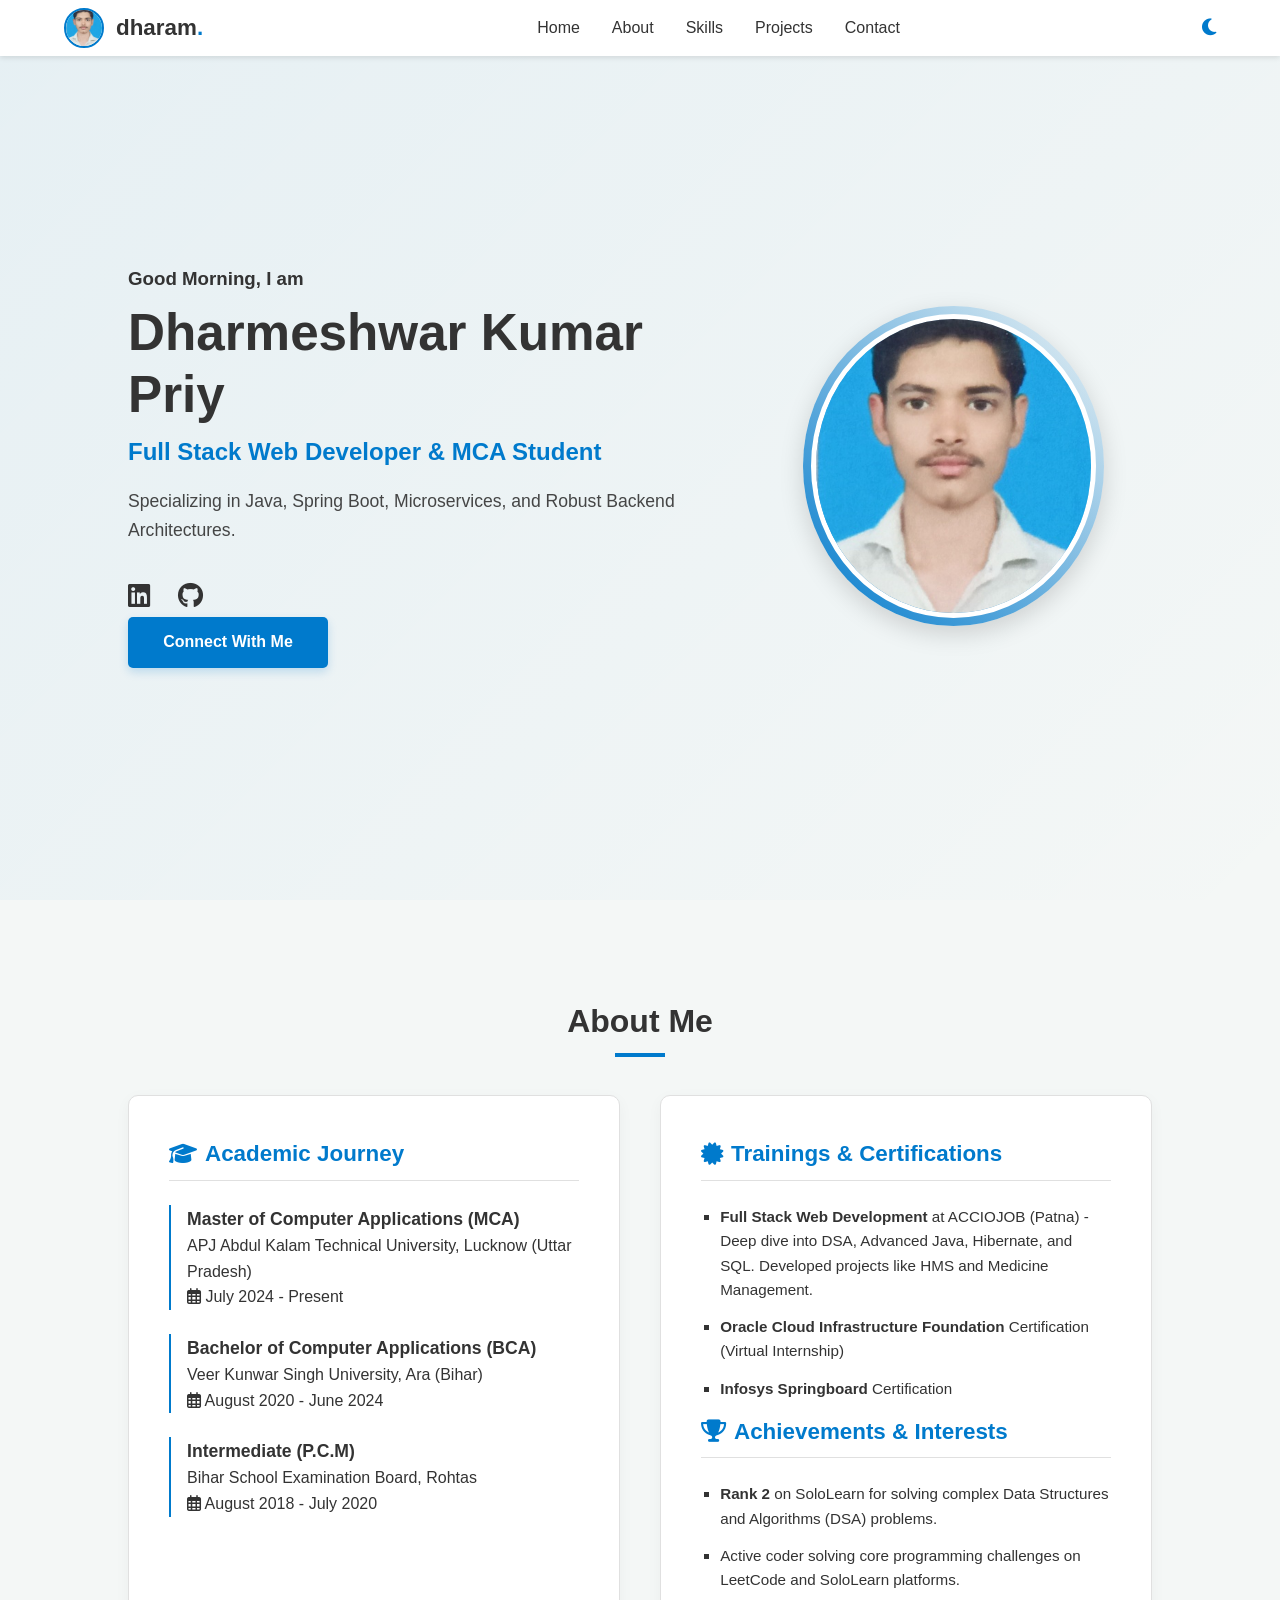
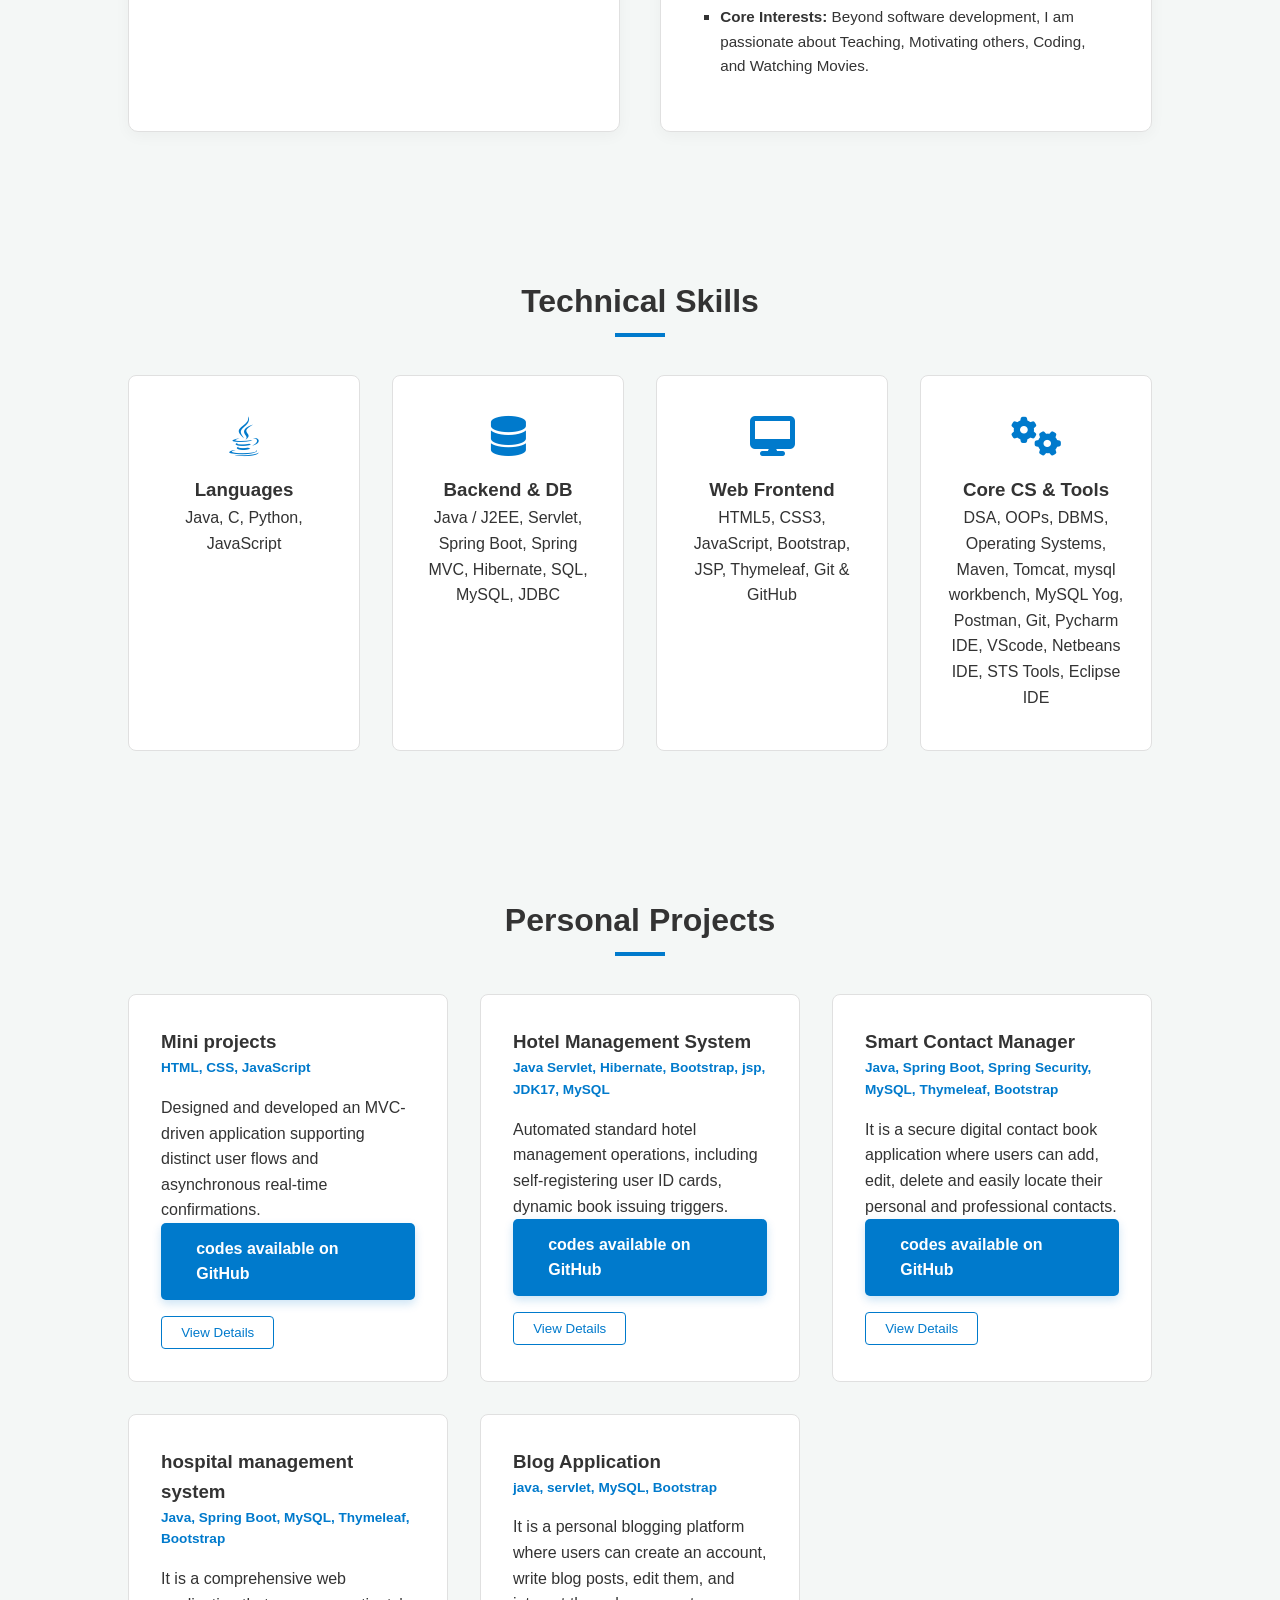
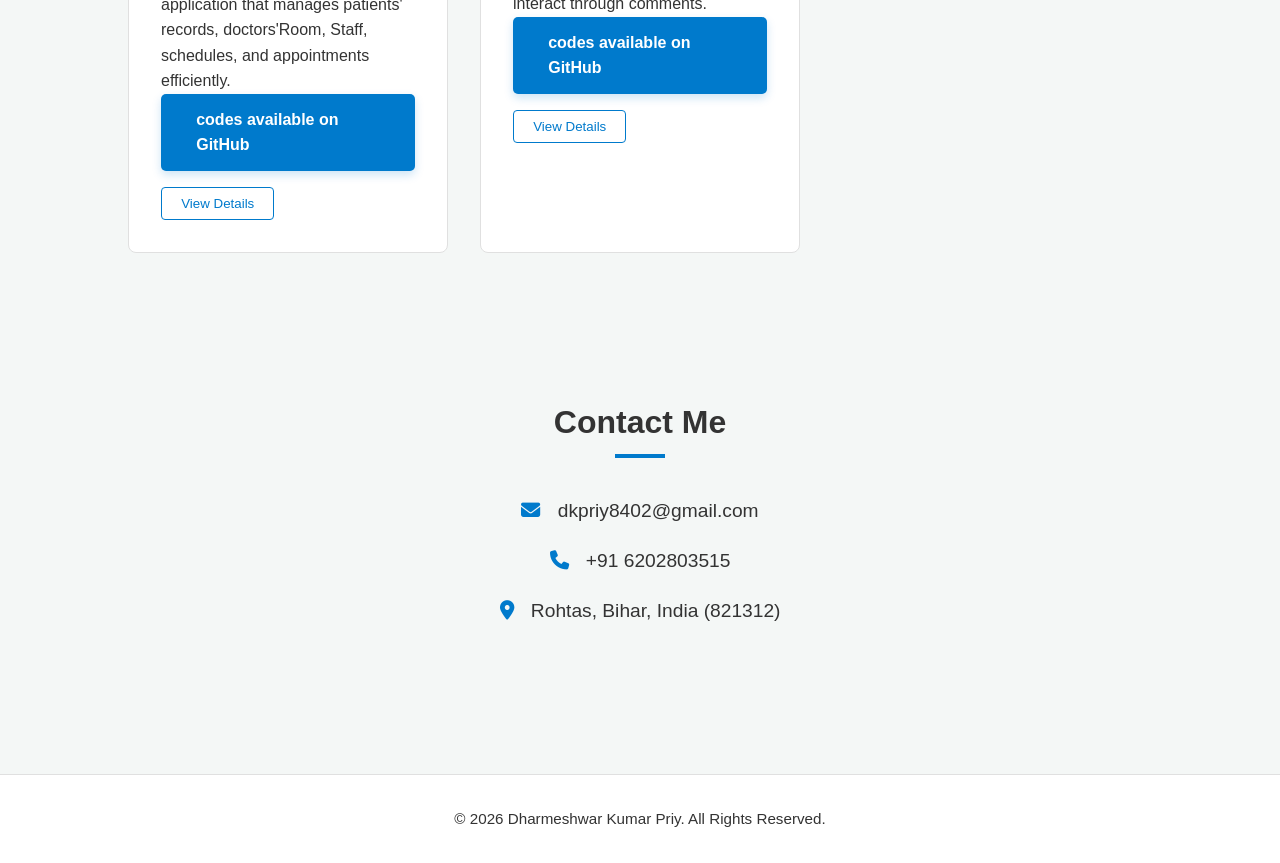
==== commit 301c903d: "add project" ====
--- a/index.html
+++ b/index.html
@@ -110,7 +110,7 @@
             <div class="skill-card">
                 <i class="fas fa-database"></i>
                 <h3>Backend & DB</h3>
-                <p>Java / J2EE, Spring Boot, Spring MVC, Hibernate, SQL, MySQL, JDBC</p>
+                <p>Java / J2EE, Servlet, Spring Boot, Spring MVC, Hibernate, SQL, MySQL, JDBC</p>
             </div>
             <div class="skill-card">
                 <i class="fas fa-desktop"></i>
@@ -120,7 +120,7 @@
             <div class="skill-card">
                 <i class="fas fa-cogs"></i>
                 <h3>Core CS & Tools</h3>
-                <p>DSA, OOPs, DBMS, Operating Systems, Maven, Postman, Git, Eclipse</p>
+                <p>DSA, OOPs, DBMS, Operating Systems, Maven, Tomcat, mysql workbench, MySQL Yog, Postman, Git, Pycharm IDE, VScode, Netbeans IDE, STS Tools, Eclipse IDE</p>
             </div>
         </div>
     </section>
@@ -131,23 +131,34 @@
         <div class="projects-container">
             <!-- Project 1 -->
             <div class="project-card">
-                <h3>E-Commerce Website</h3>
-                <p class="tech-stack">Java, Spring MVC, JPA Hibernate, MySQL, Postman</p>
-                <p>Designed and developed an MVC-driven application supporting distinct customer/seller transaction flows and asynchronous real-time email order confirmations.</p>
+                <h3>Mini projects</h3>
+                <p class="tech-stack">HTML, CSS, JavaScript</p>
+                <p>Designed and developed an MVC-driven application supporting distinct user flows and asynchronous real-time confirmations.</p>
+                <a href="https://github.com/Dharmeshwarkumarpriy/javaScript-web-project" class="btn btn-dark w-100" target="_blank">
+                    <i class="bi bi-github"></i>codes available on GitHub</a>
+           
                 <button class="project-btn" onclick="toggleDetails('proj1')">View Details</button>
                 <div id="proj1" class="project-details hidden">
-                    <p><strong>Highlights:</strong> Optimized shopping cart updates and state persistence handling between client and product databases seamlessly.</p>
+                    <p><strong>Highlights:</strong> Optimized cart updates and state persistence handling between user and computer mind seamlessly.
+                        project name _____ || key point ________ || discription ______________ ||
+
+                        project __________ || tic-tac game _____ || tic-tac-toe game _________ ||
+                        
+                        project2 _________ || rock paper game __ || rock paper scissor game __ ||</p>
                 </div>
             </div>
 
             <!-- Project 2 -->
             <div class="project-card">
-                <h3>Library Management System</h3>
-                <p class="tech-stack">Spring Boot, JPA Hibernate, Swagger, MySQL</p>
-                <p>Automated standard library management operations, including self-registering student ID cards, dynamic book issuing triggers, and automated notification triggers.</p>
+                <h3>Hotel Management System</h3>
+                <p class="tech-stack">Java Servlet, Hibernate, Bootstrap, jsp, JDK17, MySQL</p>
+                <p>Automated standard hotel management operations, including self-registering user ID cards, dynamic book issuing triggers.</p>
+                <a href="https://github.com/Dharmeshwarkumarpriy/Java-Netbeans-Project/tree/main/HMS" class="btn btn-dark w-100" target="_blank">
+                    <i class="bi bi-github"></i>codes available on GitHub</a>
+           
                 <button class="project-btn" onclick="toggleDetails('proj2')">View Details</button>
                 <div id="proj2" class="project-details hidden">
-                    <p><strong>Highlights:</strong> Documented standard API layers using Swagger UI integration to ensure maintainable micro-operations.</p>
+                    <p><strong>Highlights:</strong> Documented standard API layers using bootstrap UI integration to ensure maintainable micro-operations.</p>
                 </div>
             </div>
 
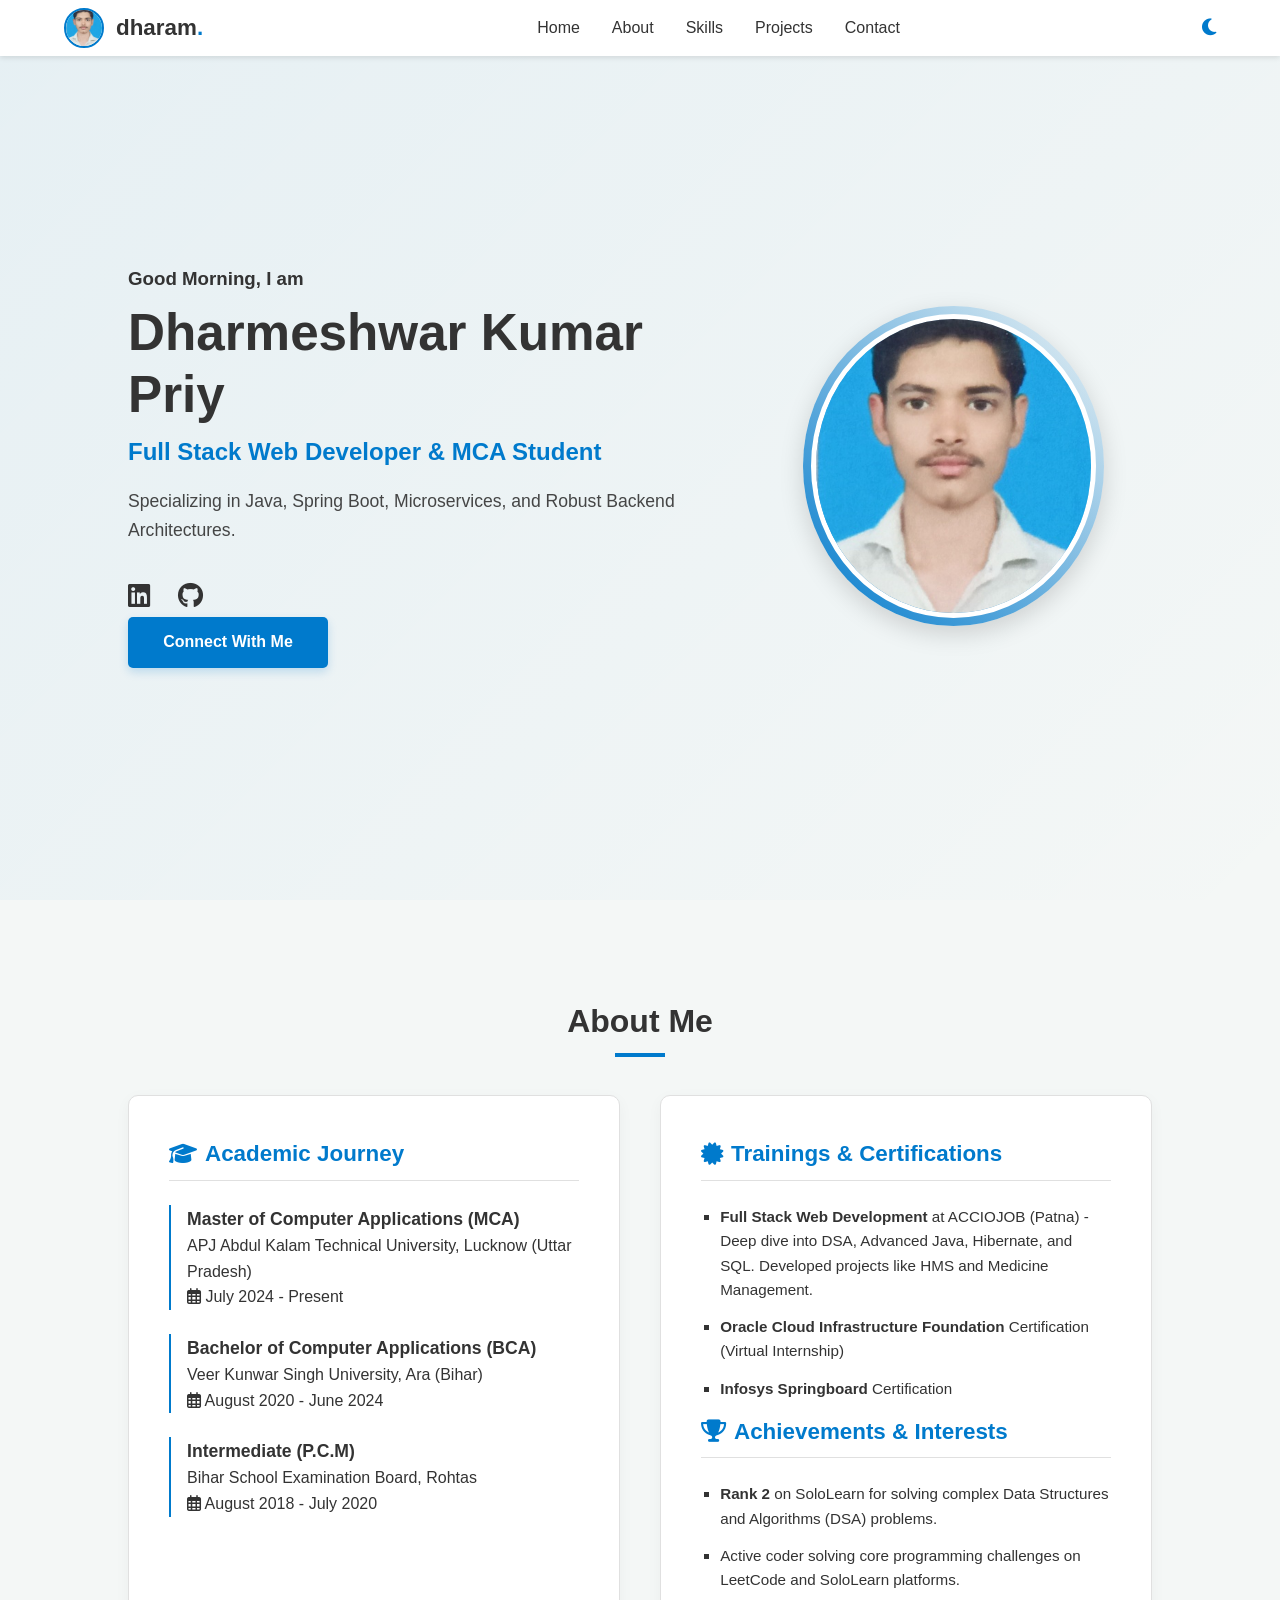
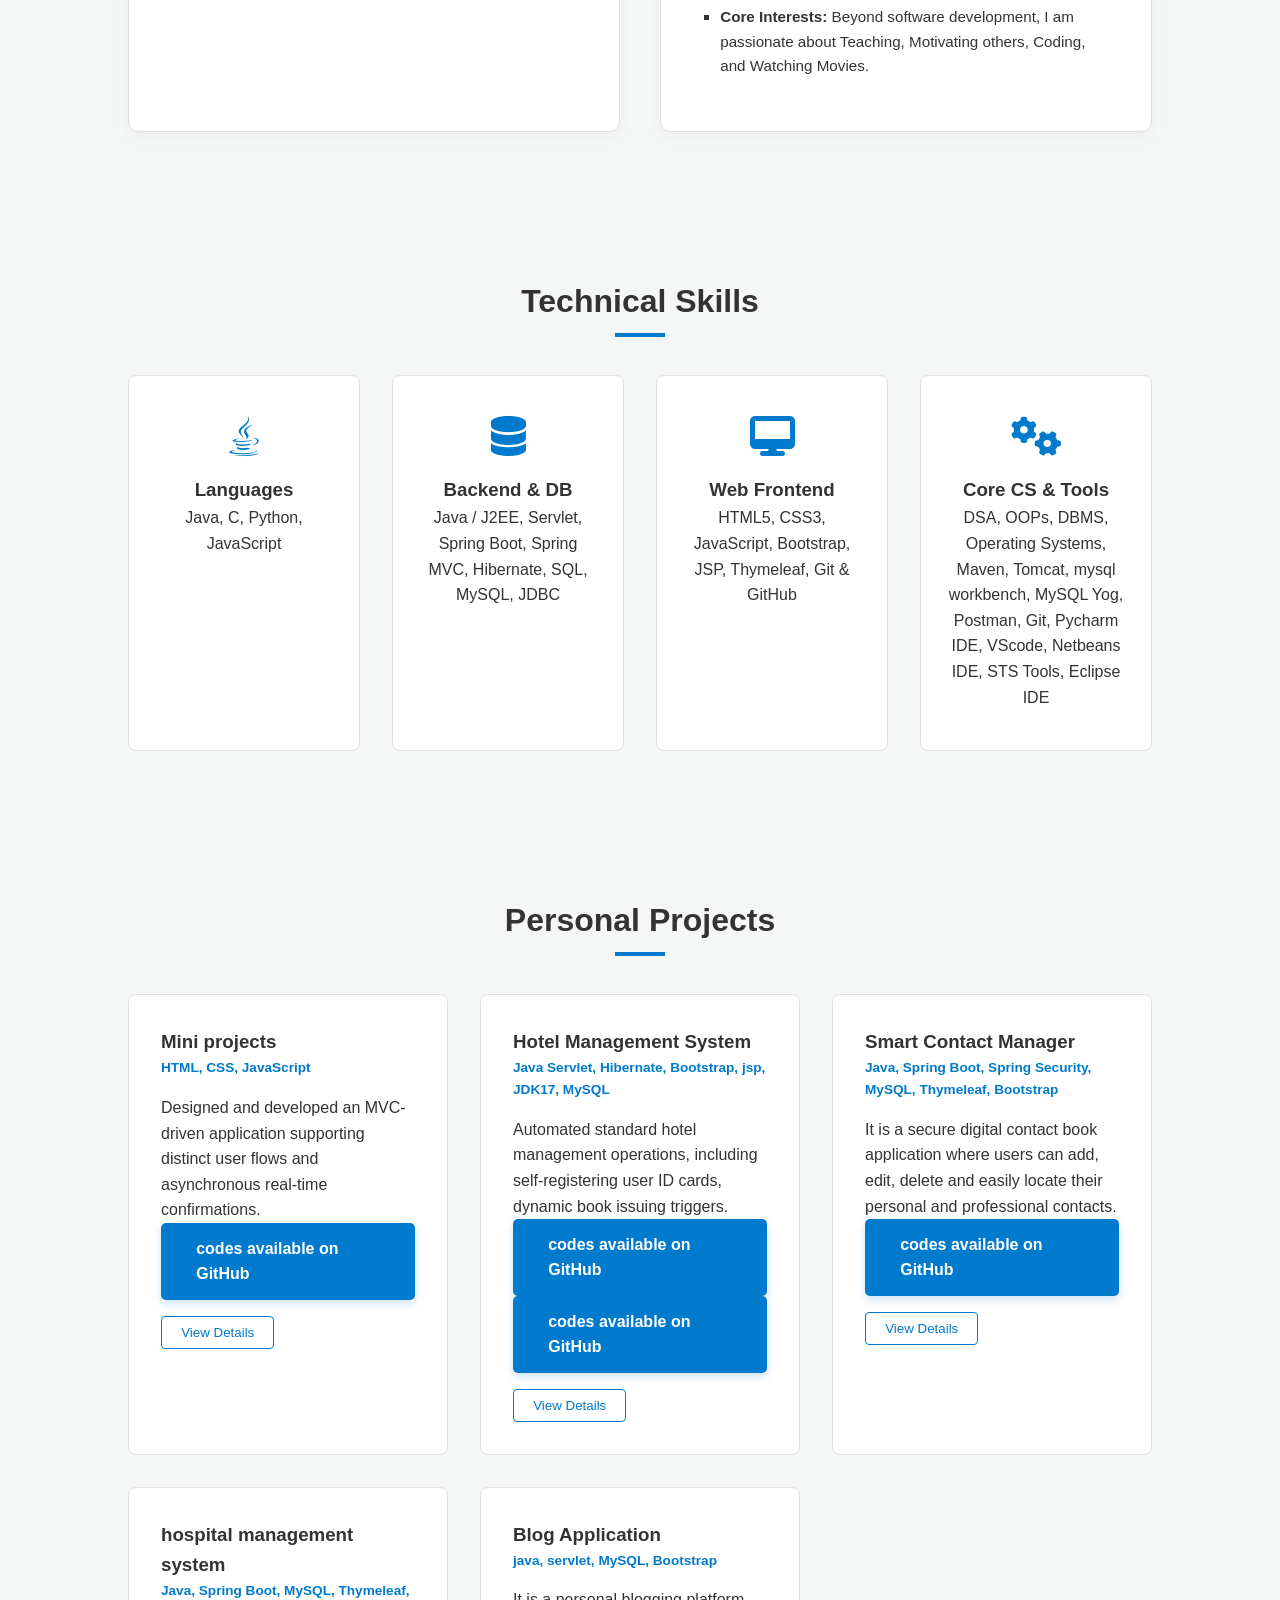
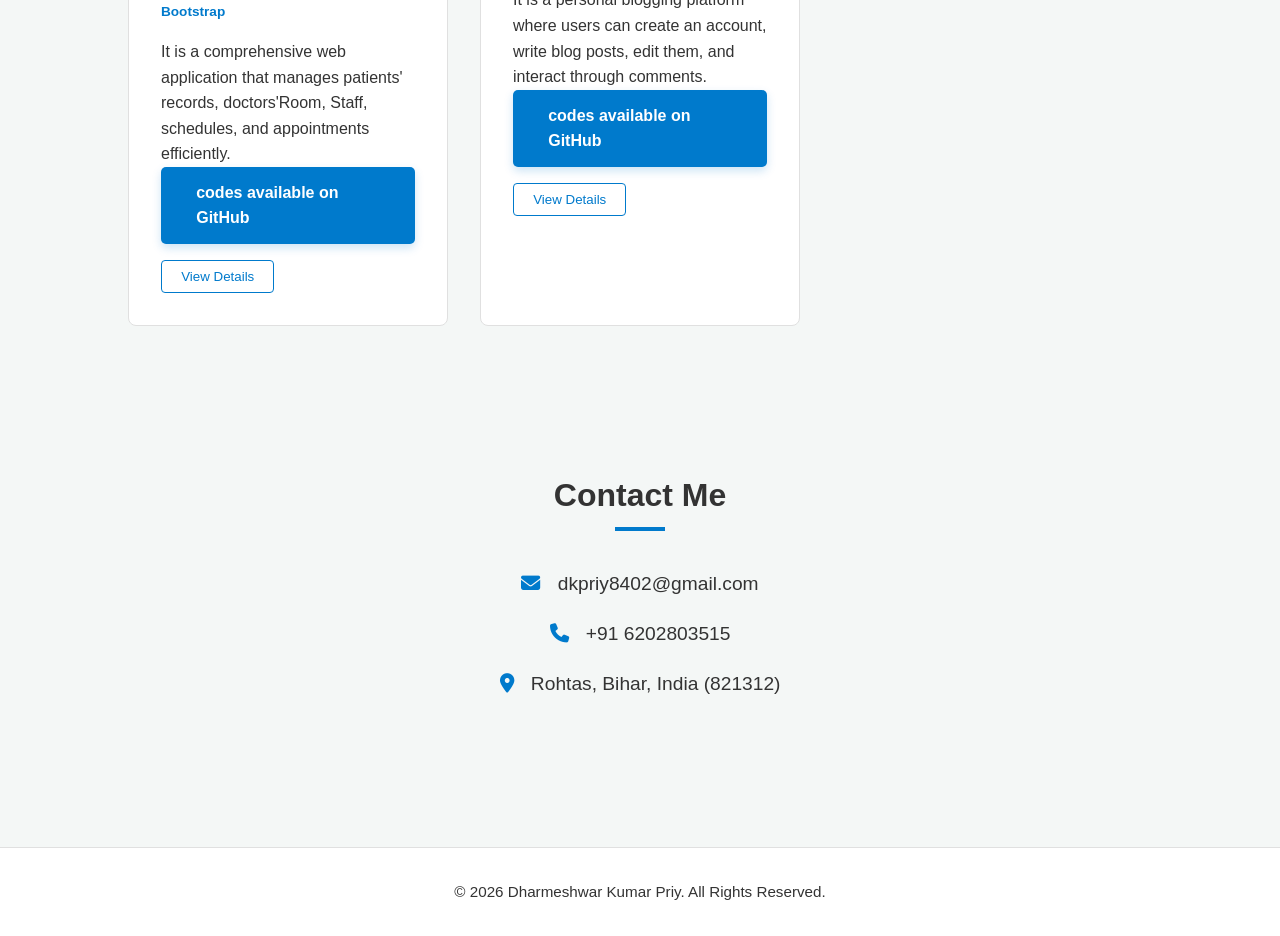
==== commit 3a216b5f: "upd" ====
--- a/index.html
+++ b/index.html
@@ -155,6 +155,10 @@
                 <p>Automated standard hotel management operations, including self-registering user ID cards, dynamic book issuing triggers.</p>
                 <a href="https://github.com/Dharmeshwarkumarpriy/Java-Netbeans-Project/tree/main/HMS" class="btn btn-dark w-100" target="_blank">
                     <i class="bi bi-github"></i>codes available on GitHub</a>
+
+                    <a href="https://github.com/Dharmeshwarkumarpriy/Java-Netbeans-Project/tree/main/HMS" class="btn btn-dark w-100" target="_blank">
+                        <i class="bi bi-github"></i>codes available on GitHub</a>
+               
            
                 <button class="project-btn" onclick="toggleDetails('proj2')">View Details</button>
                 <div id="proj2" class="project-details hidden">
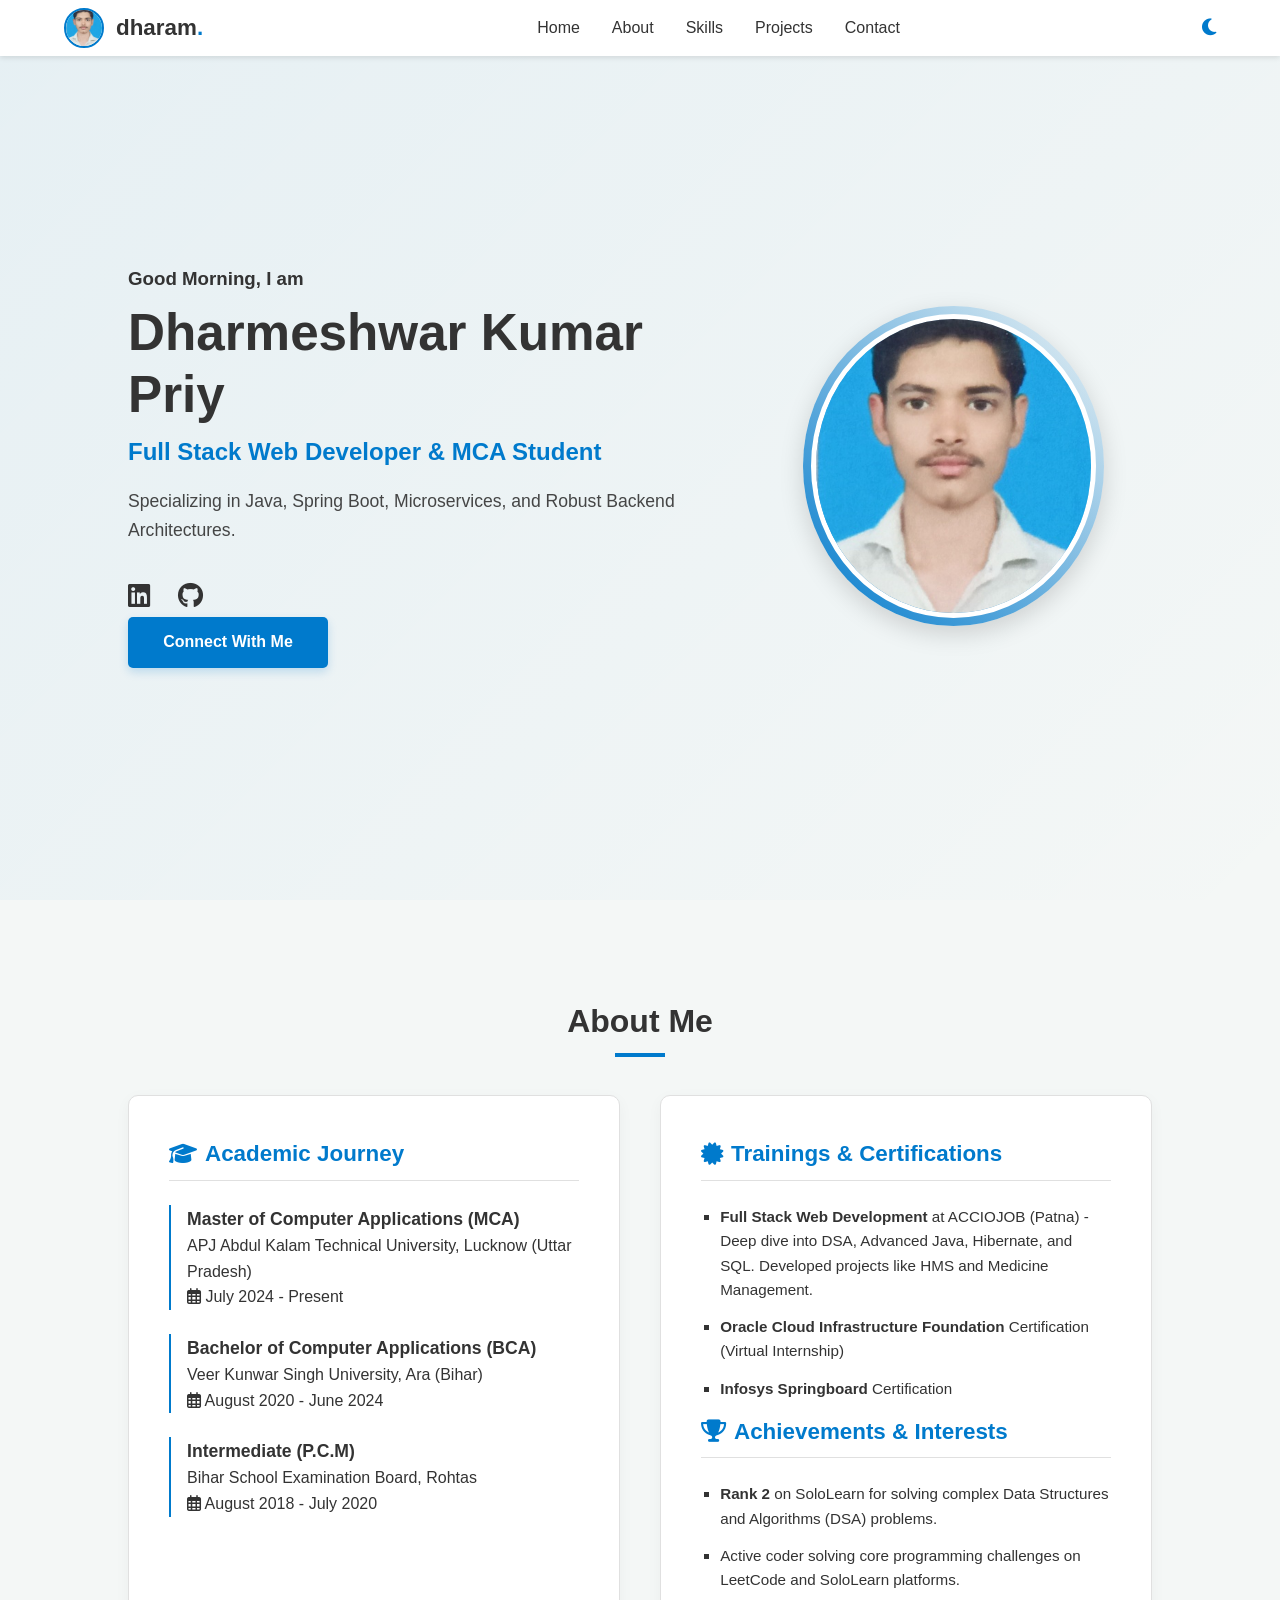
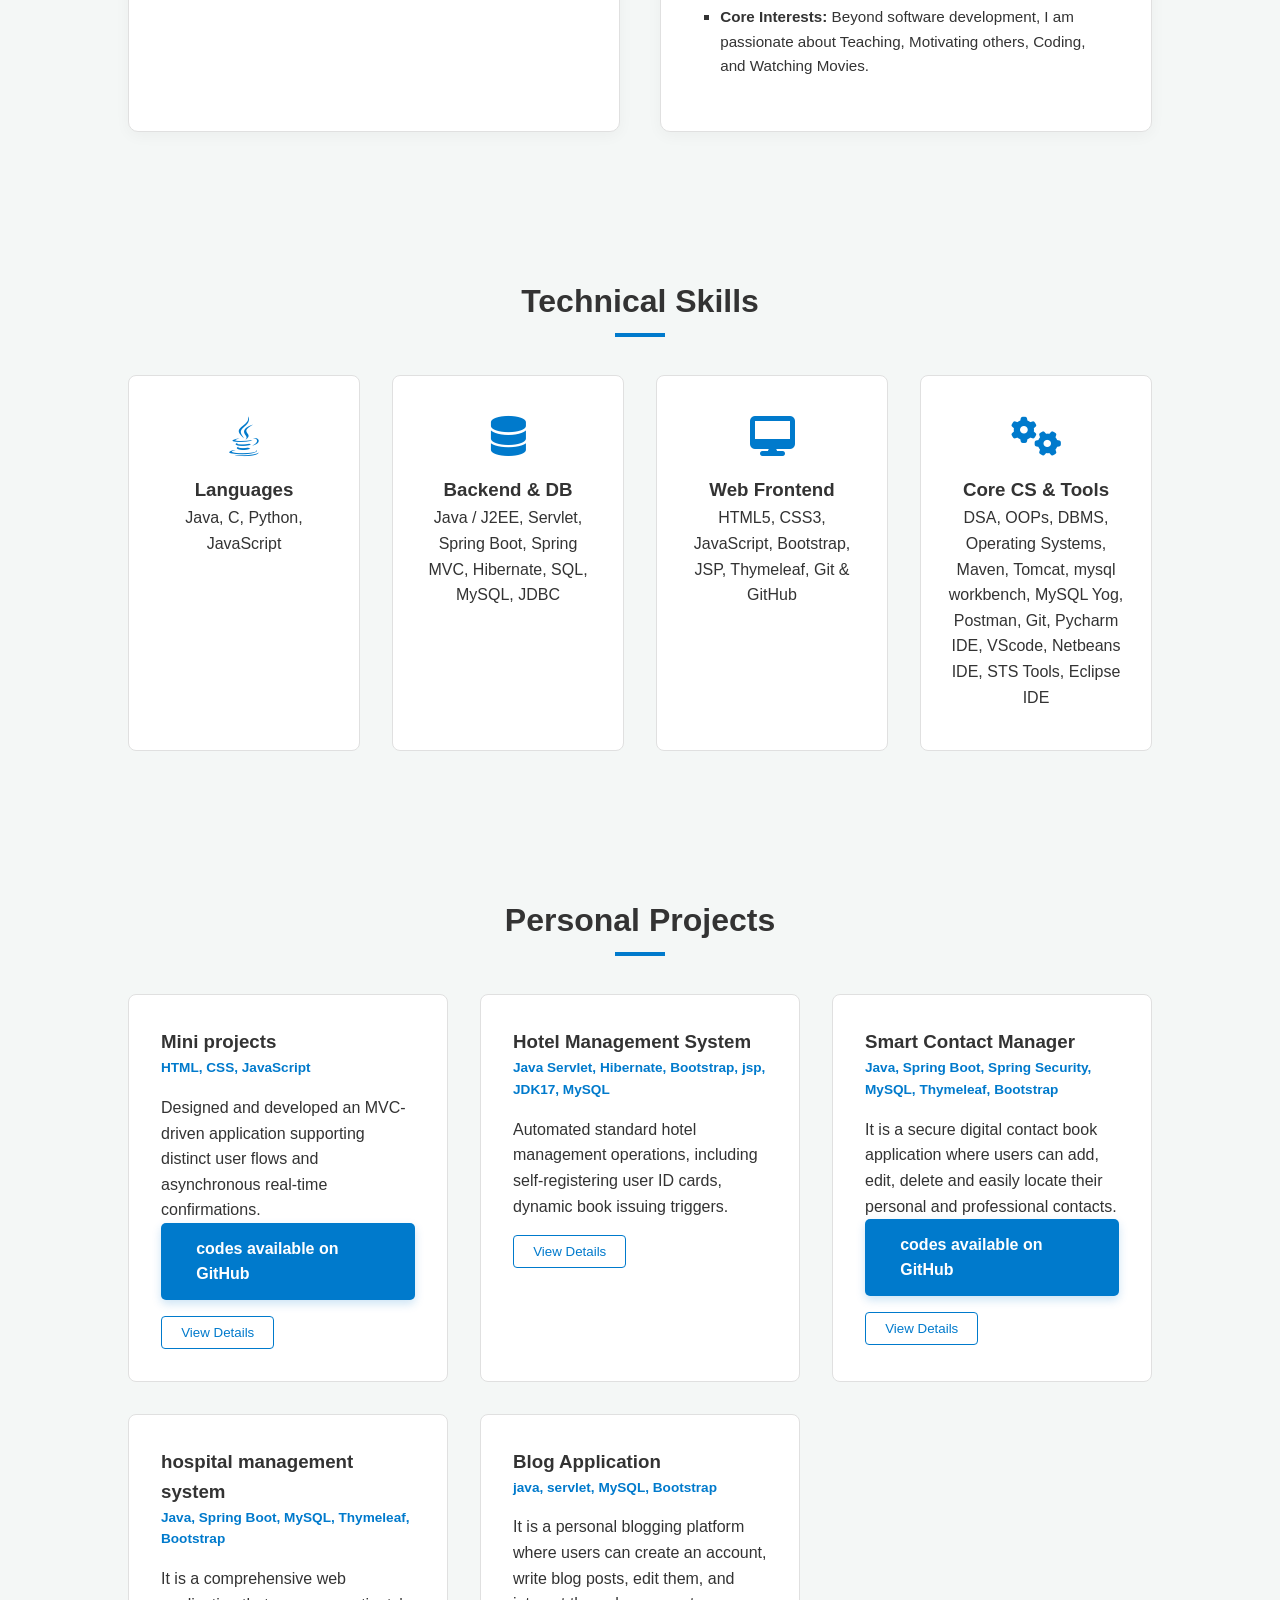
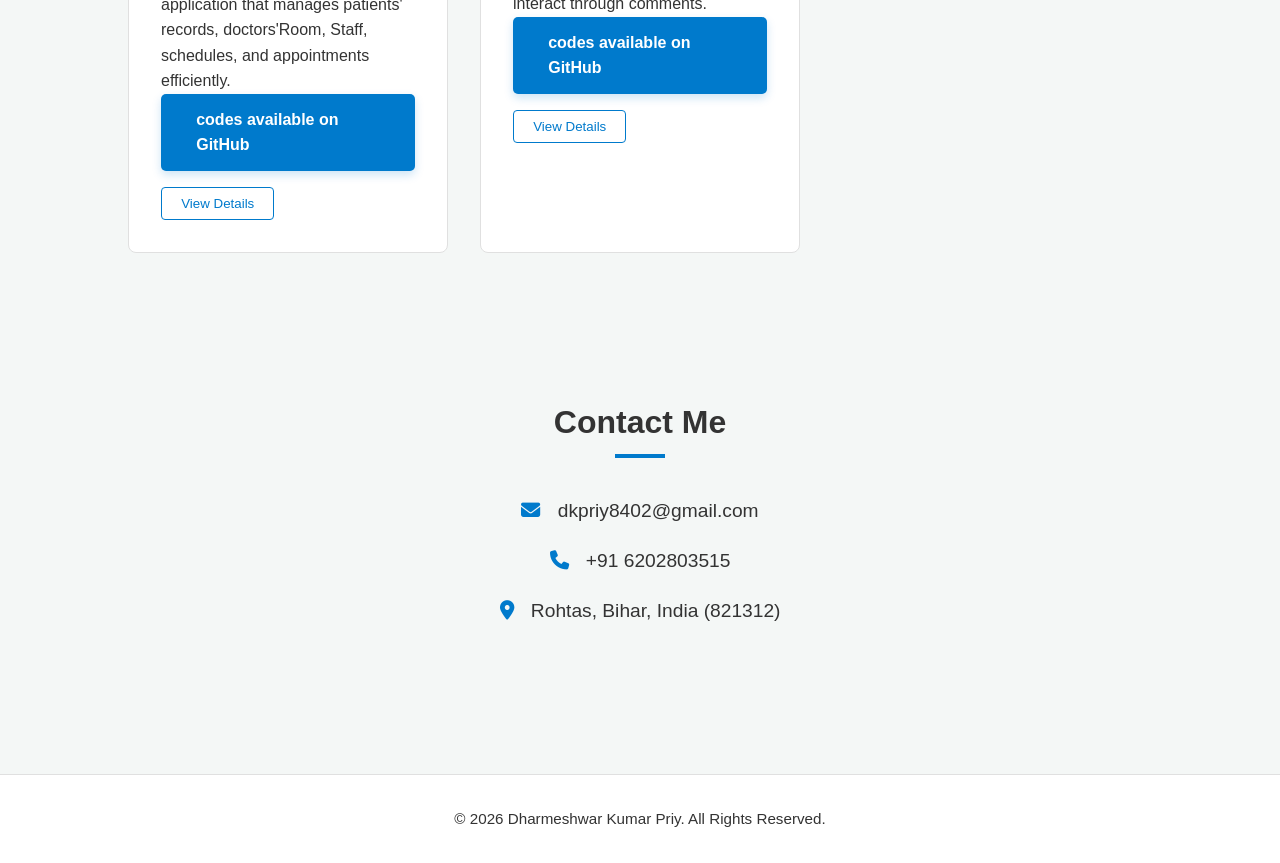
==== commit e9a76fa6: "up" ====
--- a/index.html
+++ b/index.html
@@ -153,13 +153,10 @@
                 <h3>Hotel Management System</h3>
                 <p class="tech-stack">Java Servlet, Hibernate, Bootstrap, jsp, JDK17, MySQL</p>
                 <p>Automated standard hotel management operations, including self-registering user ID cards, dynamic book issuing triggers.</p>
-                <a href="https://github.com/Dharmeshwarkumarpriy/Java-Netbeans-Project/tree/main/HMS" class="btn btn-dark w-100" target="_blank">
-                    <i class="bi bi-github"></i>codes available on GitHub</a>
-
-                    <a href="https://github.com/Dharmeshwarkumarpriy/Java-Netbeans-Project/tree/main/HMS" class="btn btn-dark w-100" target="_blank">
-                        <i class="bi bi-github"></i>codes available on GitHub</a>
-               
-           
+                <!-- <a href="https://github.com/Dharmeshwarkumarpriy/Java-Netbeans-Project/tree/main/HMS" class="btn btn-dark w-100" target="_blank">
+                    <i class="bi bi-github"></i>codes available on GitHub</a> -->
+
+                  
                 <button class="project-btn" onclick="toggleDetails('proj2')">View Details</button>
                 <div id="proj2" class="project-details hidden">
                     <p><strong>Highlights:</strong> Documented standard API layers using bootstrap UI integration to ensure maintainable micro-operations.</p>
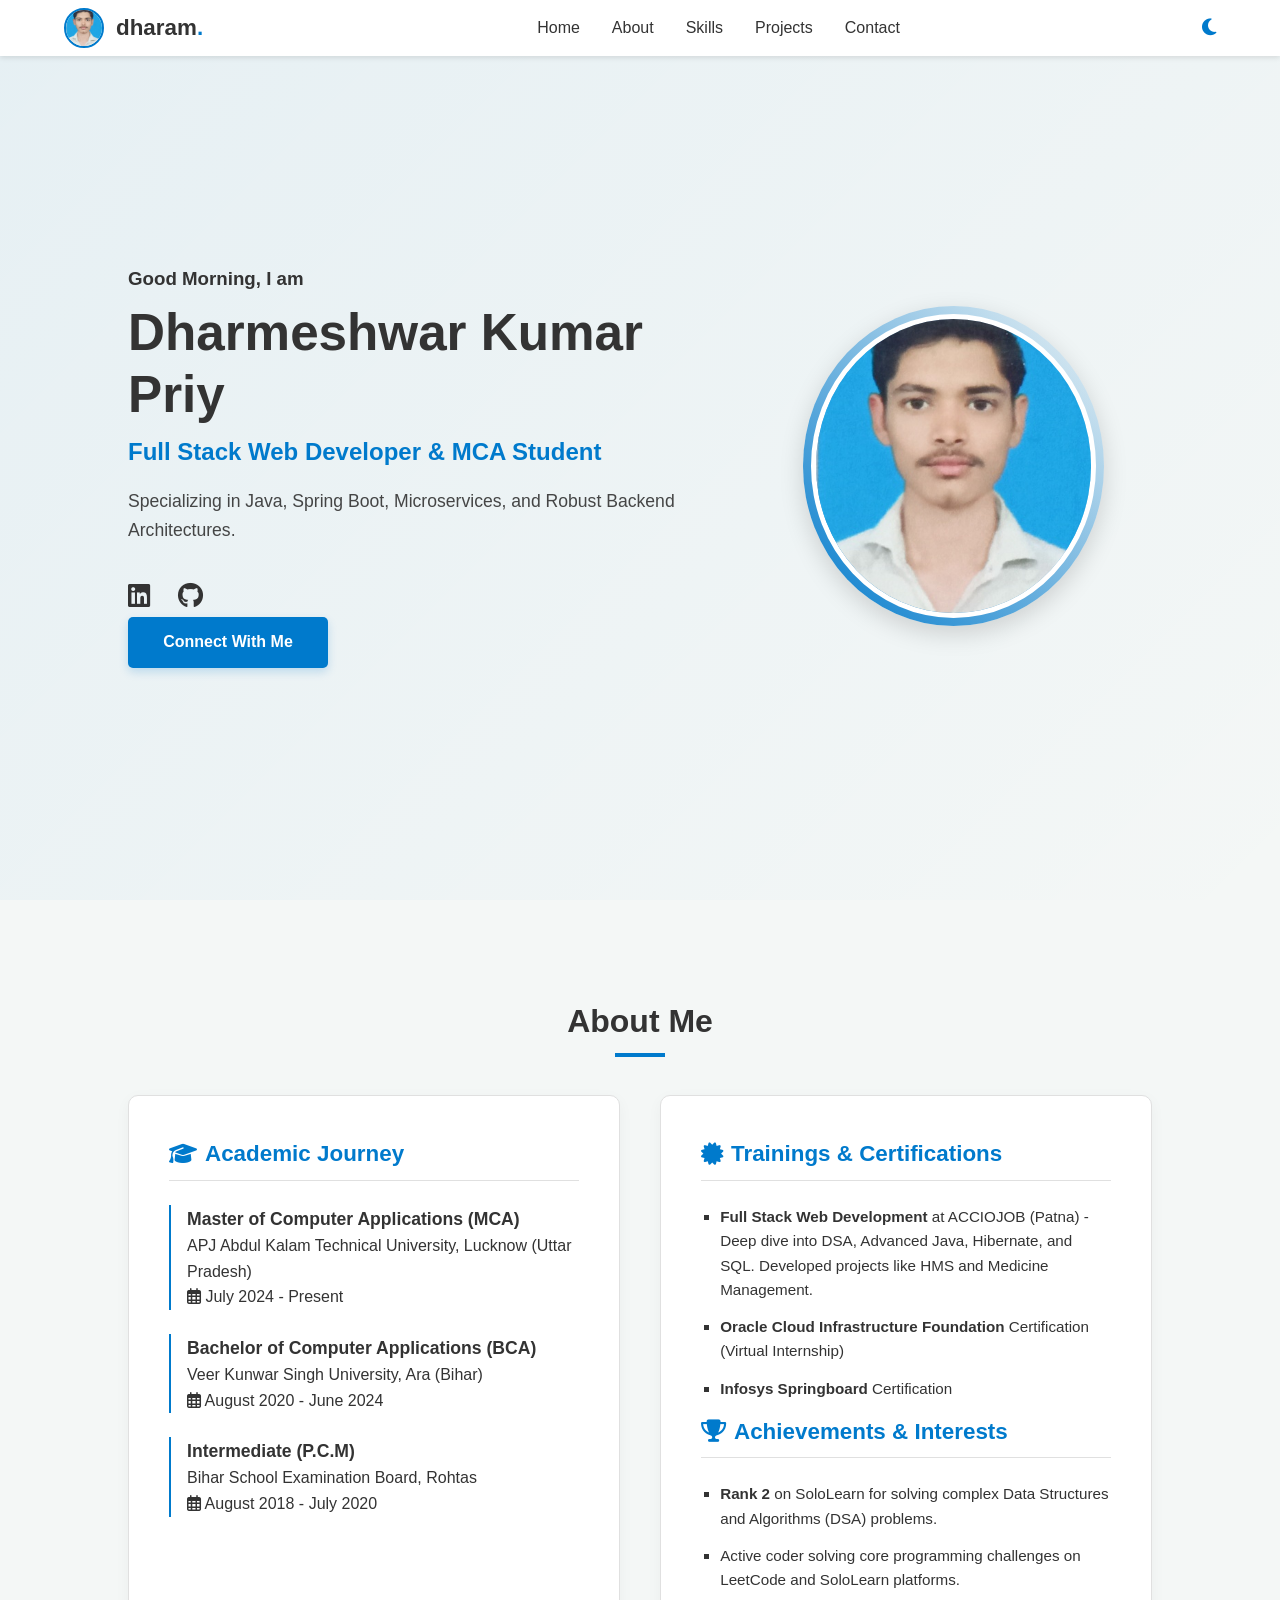
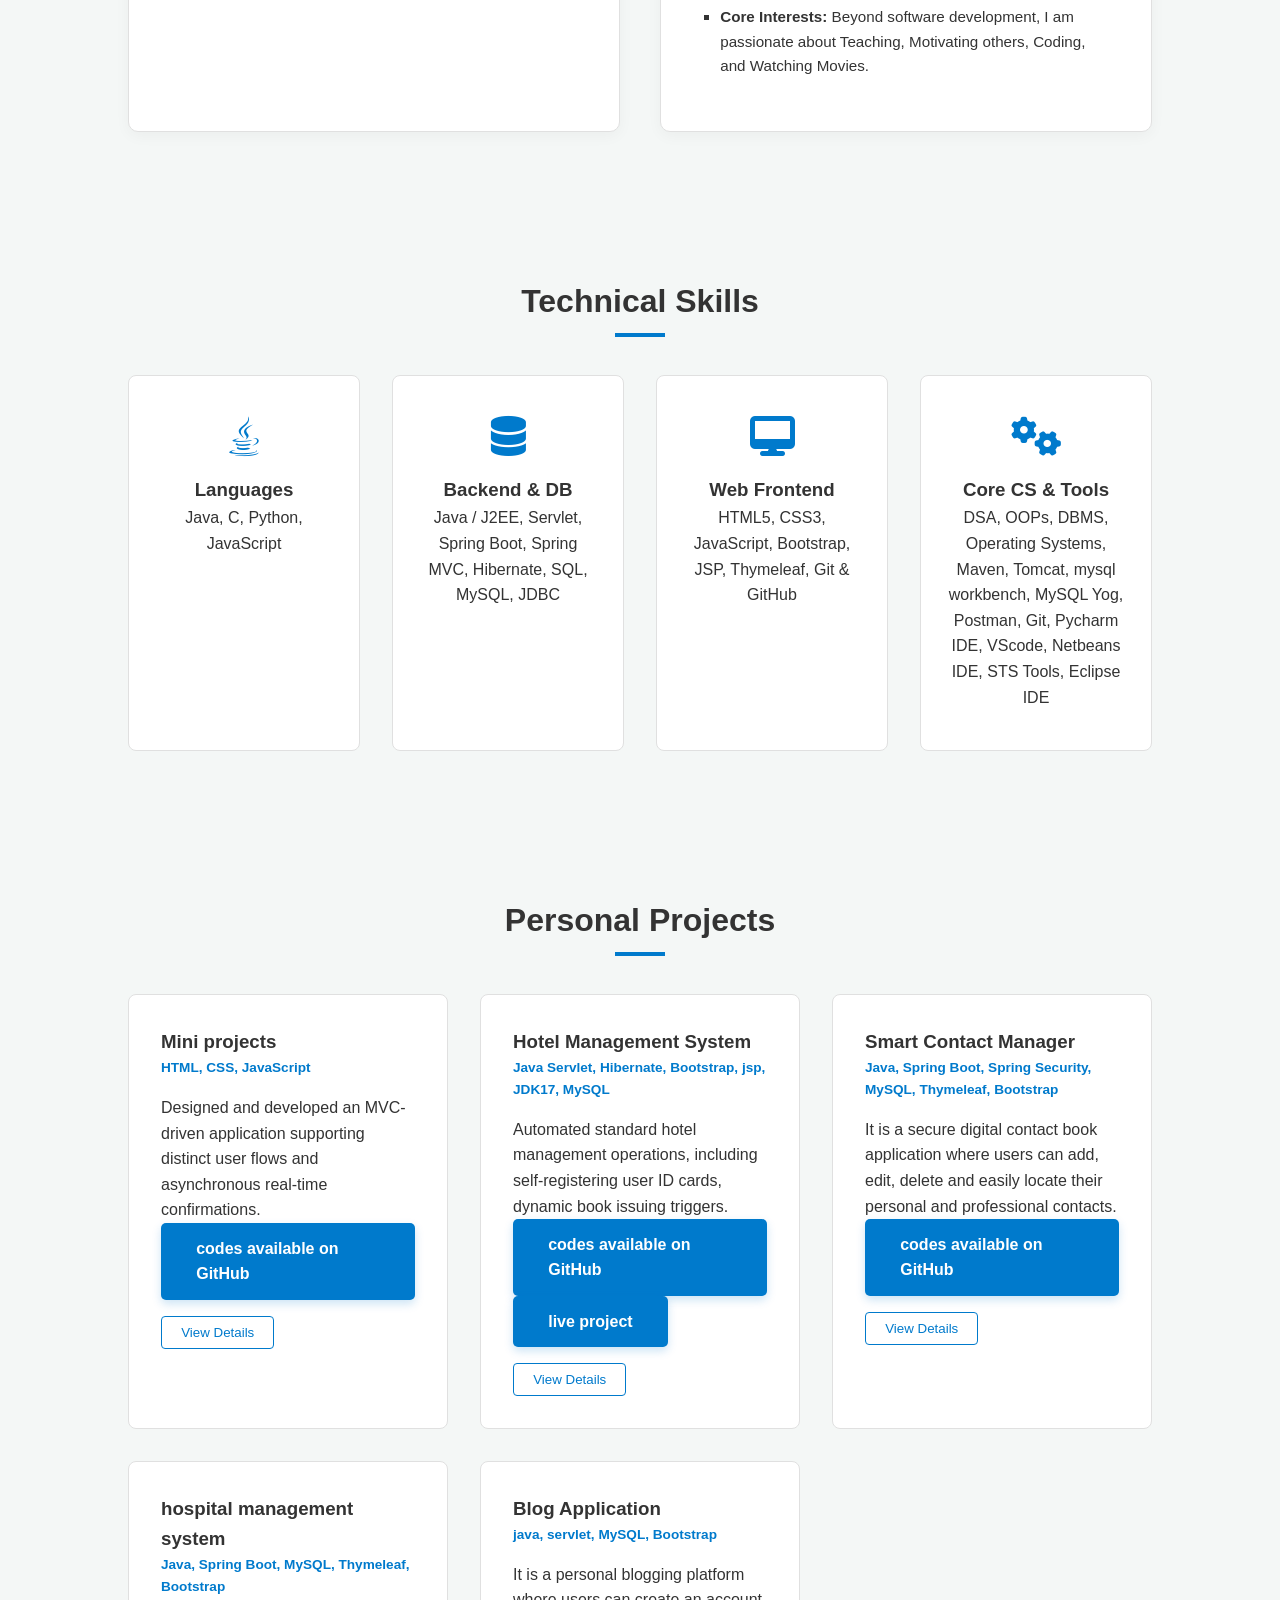
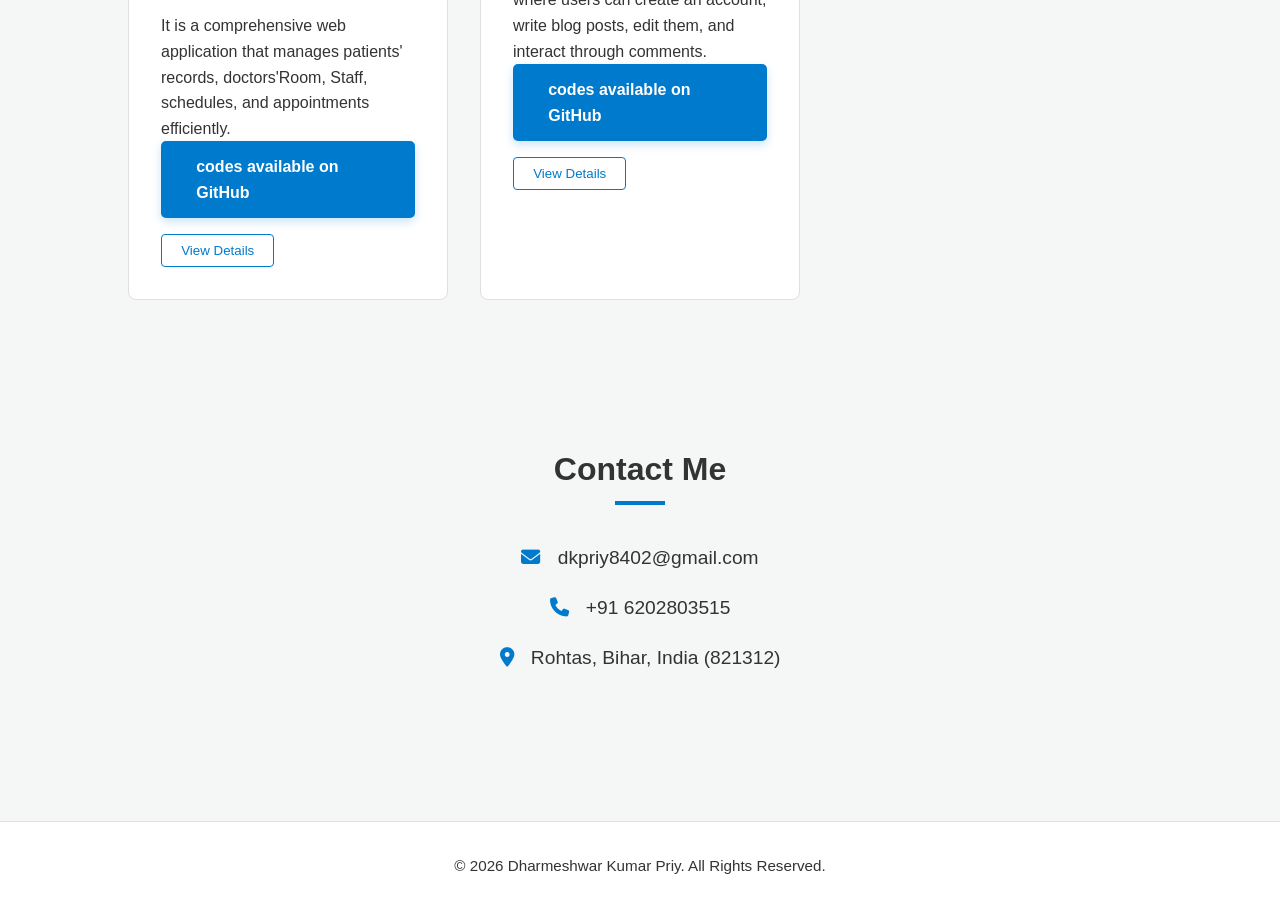
==== commit 0d63f32e: "upd" ====
--- a/index.html
+++ b/index.html
@@ -153,10 +153,13 @@
                 <h3>Hotel Management System</h3>
                 <p class="tech-stack">Java Servlet, Hibernate, Bootstrap, jsp, JDK17, MySQL</p>
                 <p>Automated standard hotel management operations, including self-registering user ID cards, dynamic book issuing triggers.</p>
-                <!-- <a href="https://github.com/Dharmeshwarkumarpriy/Java-Netbeans-Project/tree/main/HMS" class="btn btn-dark w-100" target="_blank">
-                    <i class="bi bi-github"></i>codes available on GitHub</a> -->
-
-                  
+                <a href="https://github.com/Dharmeshwarkumarpriy/Java-Netbeans-Project/tree/main/HMS" class="btn btn-dark w-100" target="_blank">
+                    <i class="bi bi-github"></i>codes available on GitHub</a>
+
+                    <a href="https://springbootproject-production-bad9.up.railway.app/" class="btn btn-dark w-100" target="_blank">
+                        <i class="bi bi-github"></i>live project</a>
+               
+           
                 <button class="project-btn" onclick="toggleDetails('proj2')">View Details</button>
                 <div id="proj2" class="project-details hidden">
                     <p><strong>Highlights:</strong> Documented standard API layers using bootstrap UI integration to ensure maintainable micro-operations.</p>
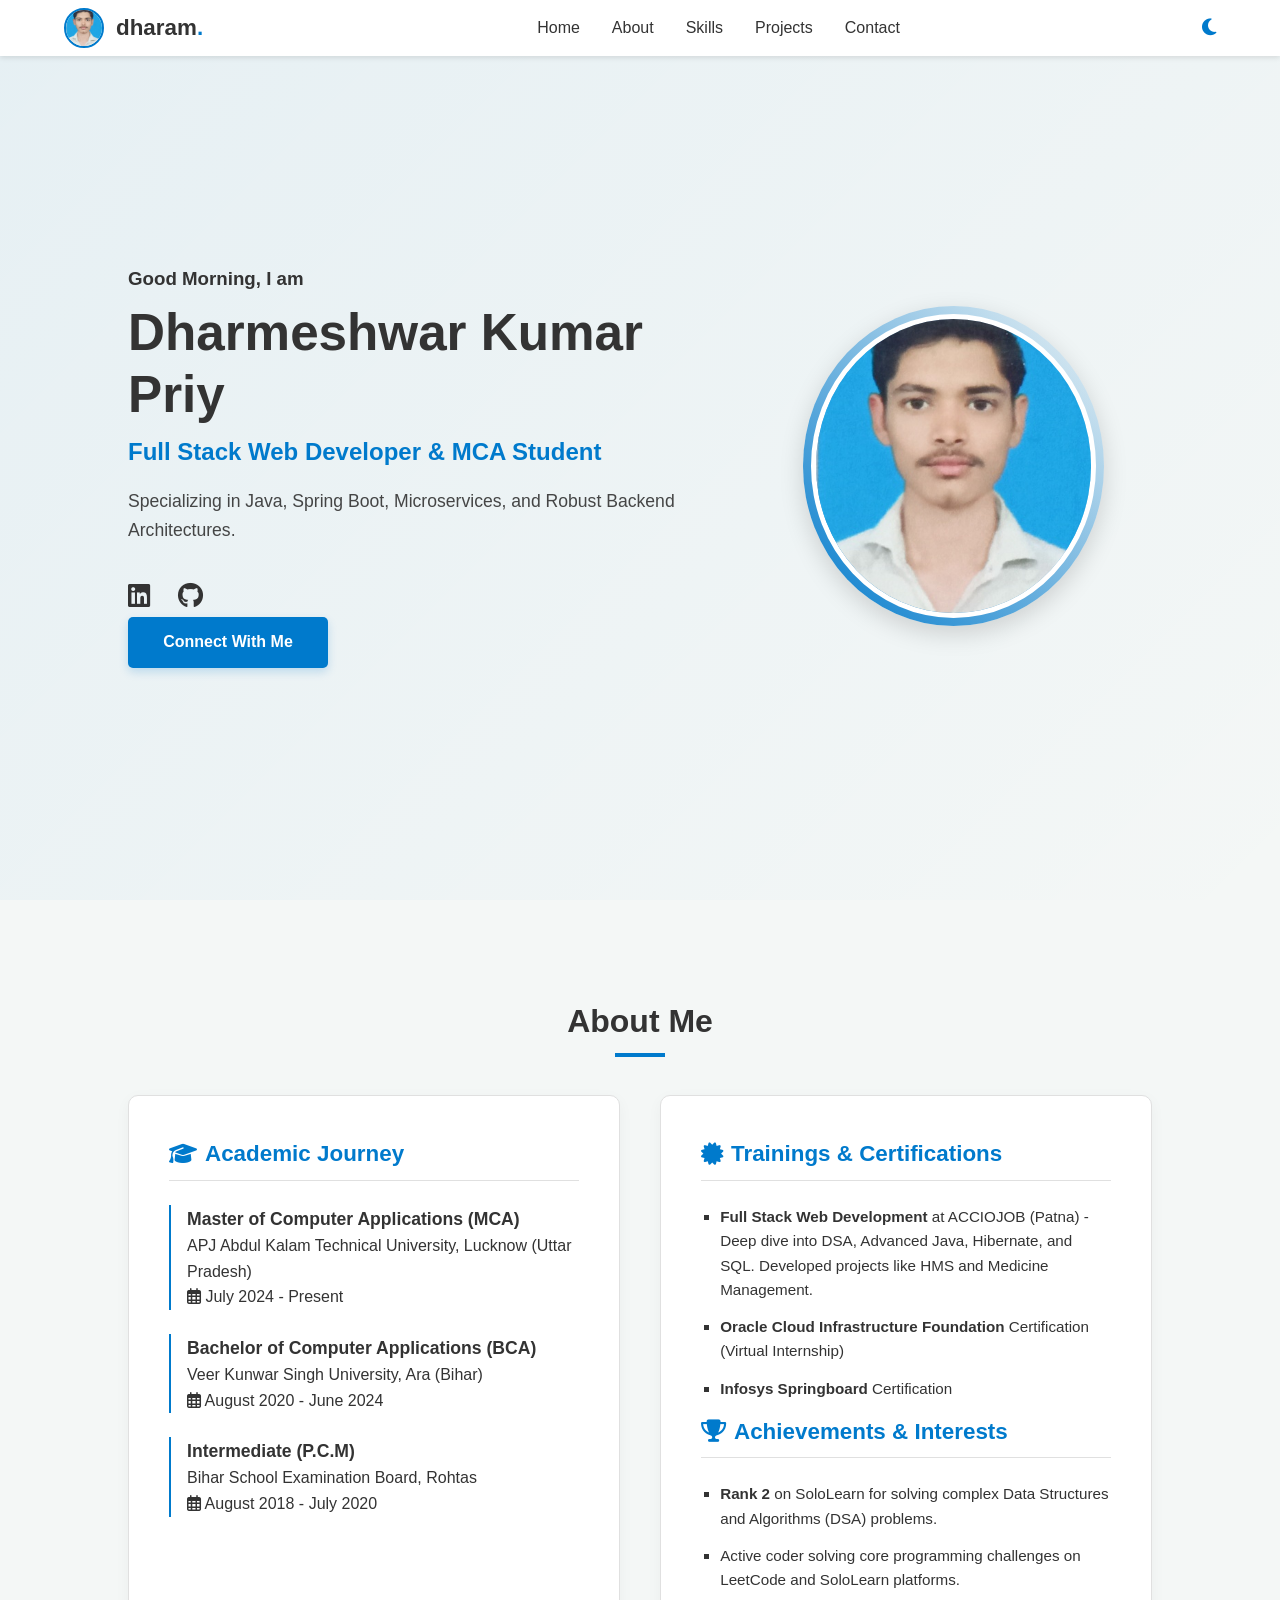
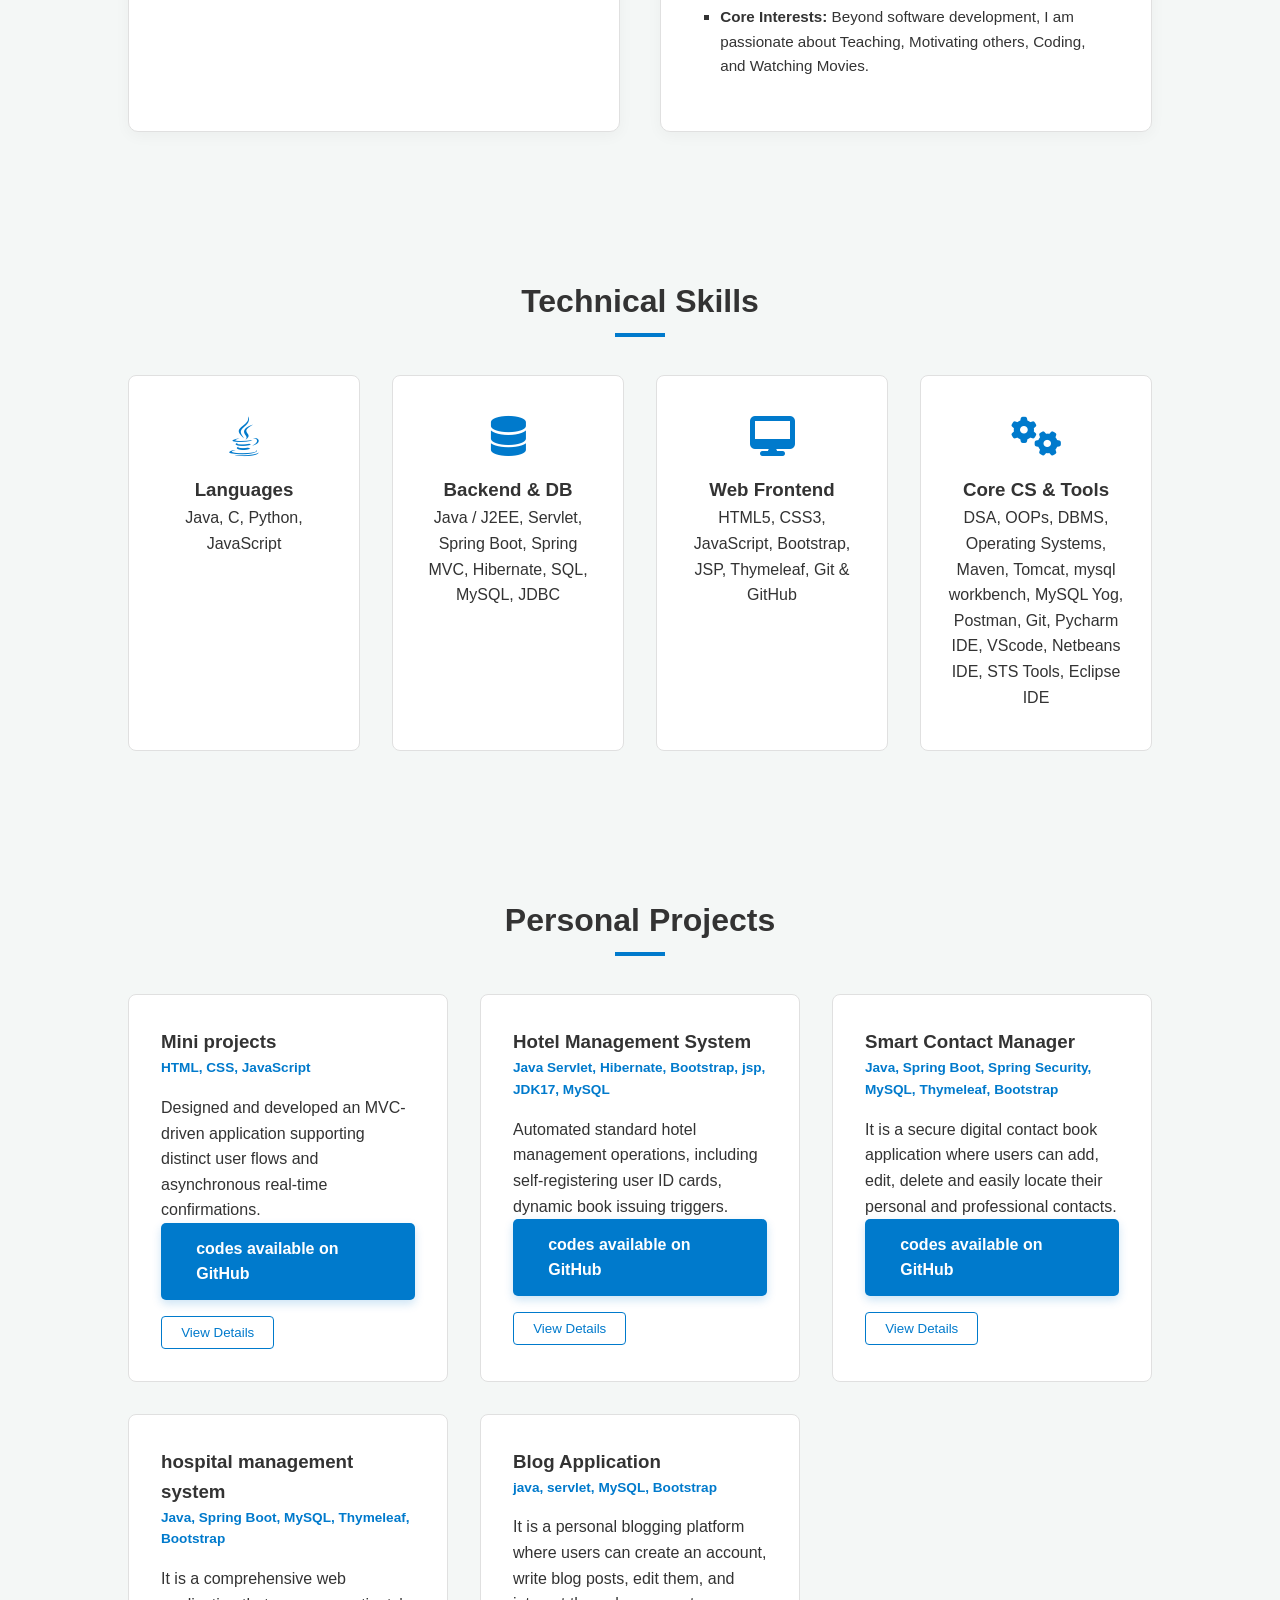
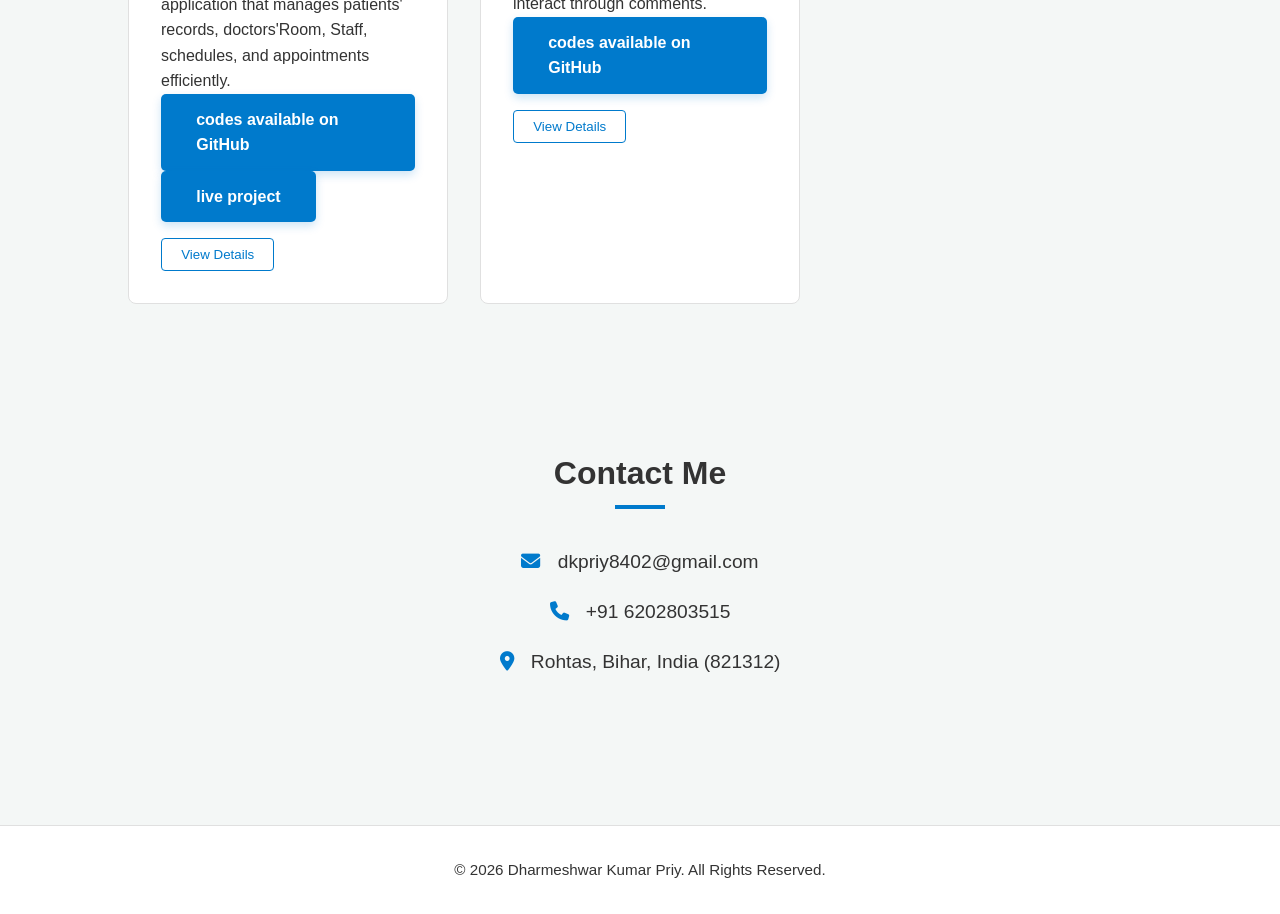
==== commit 7b087b5d: "update code" ====
--- a/index.html
+++ b/index.html
@@ -156,9 +156,9 @@
                 <a href="https://github.com/Dharmeshwarkumarpriy/Java-Netbeans-Project/tree/main/HMS" class="btn btn-dark w-100" target="_blank">
                     <i class="bi bi-github"></i>codes available on GitHub</a>
 
-                    <a href="https://springbootproject-production-bad9.up.railway.app/" class="btn btn-dark w-100" target="_blank">
+                    <!-- <a href="https://springbootproject-production-bad9.up.railway.app/" class="btn btn-dark w-100" target="_blank">
                         <i class="bi bi-github"></i>live project</a>
-               
+                -->
            
                 <button class="project-btn" onclick="toggleDetails('proj2')">View Details</button>
                 <div id="proj2" class="project-details hidden">
@@ -189,6 +189,9 @@
                 <a href="https://github.com/Dharmeshwarkumarpriy/springBootProject/tree/main/hospital-management" class="btn btn-dark w-100" target="_blank">
                     <i class="bi bi-github"></i>codes available on GitHub</a>
           
+                    <a href="https://springbootproject-production-bad9.up.railway.app/" class="btn btn-dark w-100" target="_blank">
+                        <i class="bi bi-github"></i>live project</a>
+               
                 <button class="project-btn" onclick="toggleDetails('proj4')">View Details</button>
                 <div id="proj4" class="project-details hidden">
                     <p><strong>Highlights:</strong> Documented standard API layers using Swagger UI integration to ensure maintainable micro-operations.</p>
